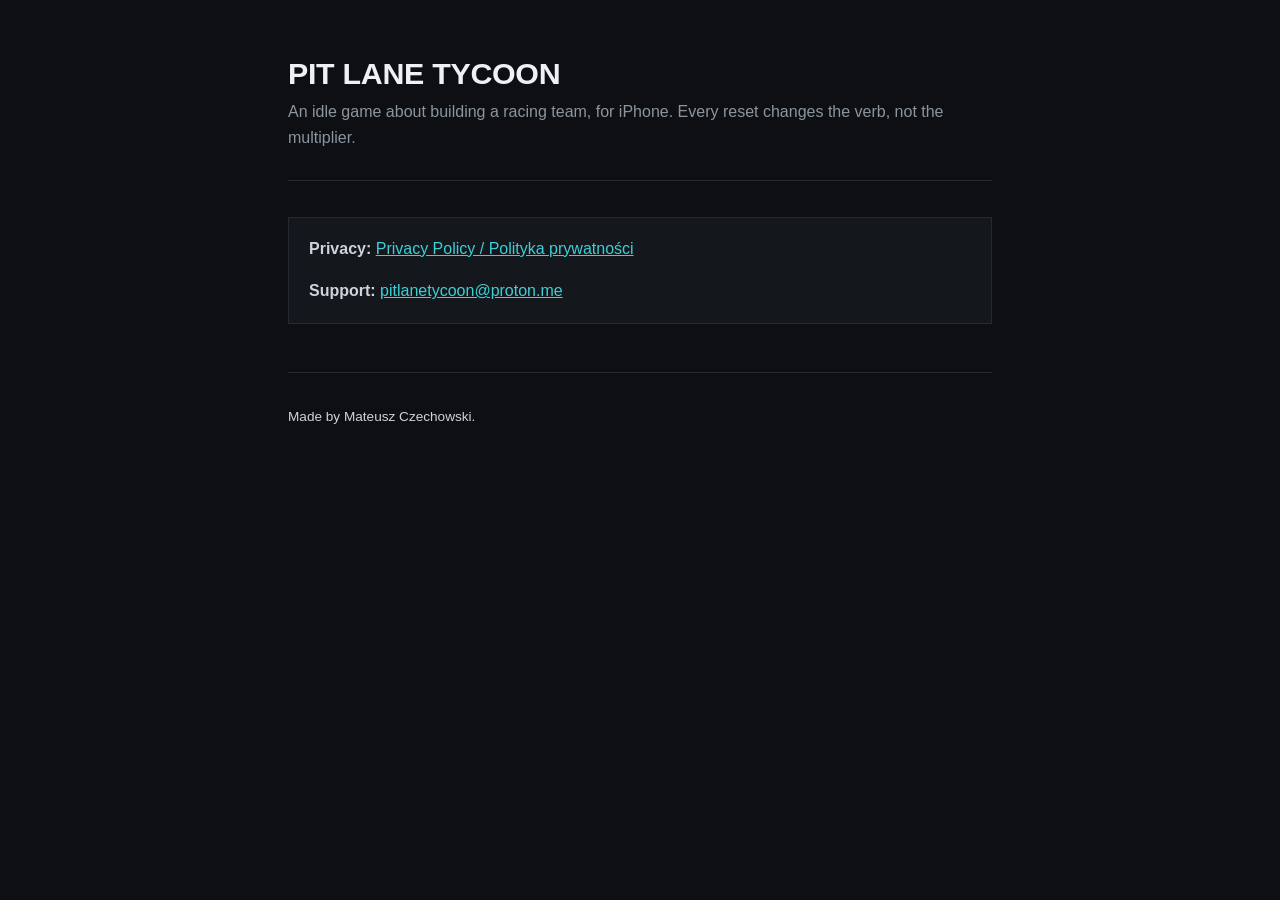
==== index.html @ 60faa6fb "Adres kontaktowy: pitlanetycoon@proton.me" ====
<!doctype html>
<html lang="en">
<head>
<meta charset="utf-8">
<meta name="viewport" content="width=device-width, initial-scale=1">
<title>Mateusz Czechowski — apps</title>
<link rel="stylesheet" href="style.css">
</head>
<body>
<div class="wrap">

<header>
  <h1>Pit Lane Tycoon</h1>
  <p class="lede">An idle game about building a racing team, for iPhone. Every reset changes the verb, not the multiplier.</p>
</header>

<div class="card">
  <p><strong>Privacy:</strong> <a href="privacy.html">Privacy Policy / Polityka prywatności</a></p>
  <p><strong>Support:</strong> <a href="mailto:pitlanetycoon@proton.me">pitlanetycoon@proton.me</a></p>
</div>

<footer>
  <p>Made by Mateusz Czechowski.</p>
</footer>

</div>
</body>
</html>
---- style.css ----
:root {
  --pit: #0d0f12;
  --panel: #14181d;
  --edge: #232a32;
  --chalk: #eef1f4;
  --dim: #8b959f;
  --amber: #e8a33d;
  --cyan: #3ecfd6;
}

* { box-sizing: border-box; }

html { -webkit-text-size-adjust: 100%; }

body {
  margin: 0;
  padding: 0 20px 80px;
  background: var(--pit);
  color: var(--chalk);
  font: 16px/1.65 -apple-system, BlinkMacSystemFont, "Segoe UI", Roboto, Helvetica, Arial, sans-serif;
}

.wrap { max-width: 44rem; margin: 0 auto; }

header {
  padding: 56px 0 28px;
  border-bottom: 1px solid var(--edge);
  margin-bottom: 36px;
}

h1 {
  font-size: 1.9rem;
  line-height: 1.15;
  letter-spacing: -0.01em;
  margin: 0 0 8px;
  text-transform: uppercase;
  font-weight: 800;
  font-stretch: condensed;
}

h2 {
  font-size: 1.15rem;
  margin: 40px 0 10px;
  text-transform: uppercase;
  letter-spacing: 0.04em;
  font-weight: 700;
  color: var(--amber);
}

h3 {
  font-size: 1rem;
  margin: 26px 0 6px;
  font-weight: 700;
}

p, li { color: #cdd4db; }

a { color: var(--cyan); }

.lede { color: var(--dim); margin: 0; }

.meta {
  font-size: 0.85rem;
  color: var(--dim);
  margin-top: 6px;
}

.switch {
  margin: 0 0 8px;
  font-size: 0.85rem;
  letter-spacing: 0.06em;
  text-transform: uppercase;
  color: var(--dim);
}

.switch a { text-decoration: none; }

.card {
  background: var(--panel);
  border: 1px solid var(--edge);
  padding: 18px 20px;
  margin: 28px 0;
}

.card p:first-child { margin-top: 0; }
.card p:last-child { margin-bottom: 0; }

hr {
  border: 0;
  border-top: 1px solid var(--edge);
  margin: 64px 0 0;
}

footer {
  margin-top: 48px;
  padding-top: 20px;
  border-top: 1px solid var(--edge);
  font-size: 0.85rem;
  color: var(--dim);
}

code {
  background: var(--panel);
  border: 1px solid var(--edge);
  padding: 1px 5px;
  font-size: 0.9em;
}
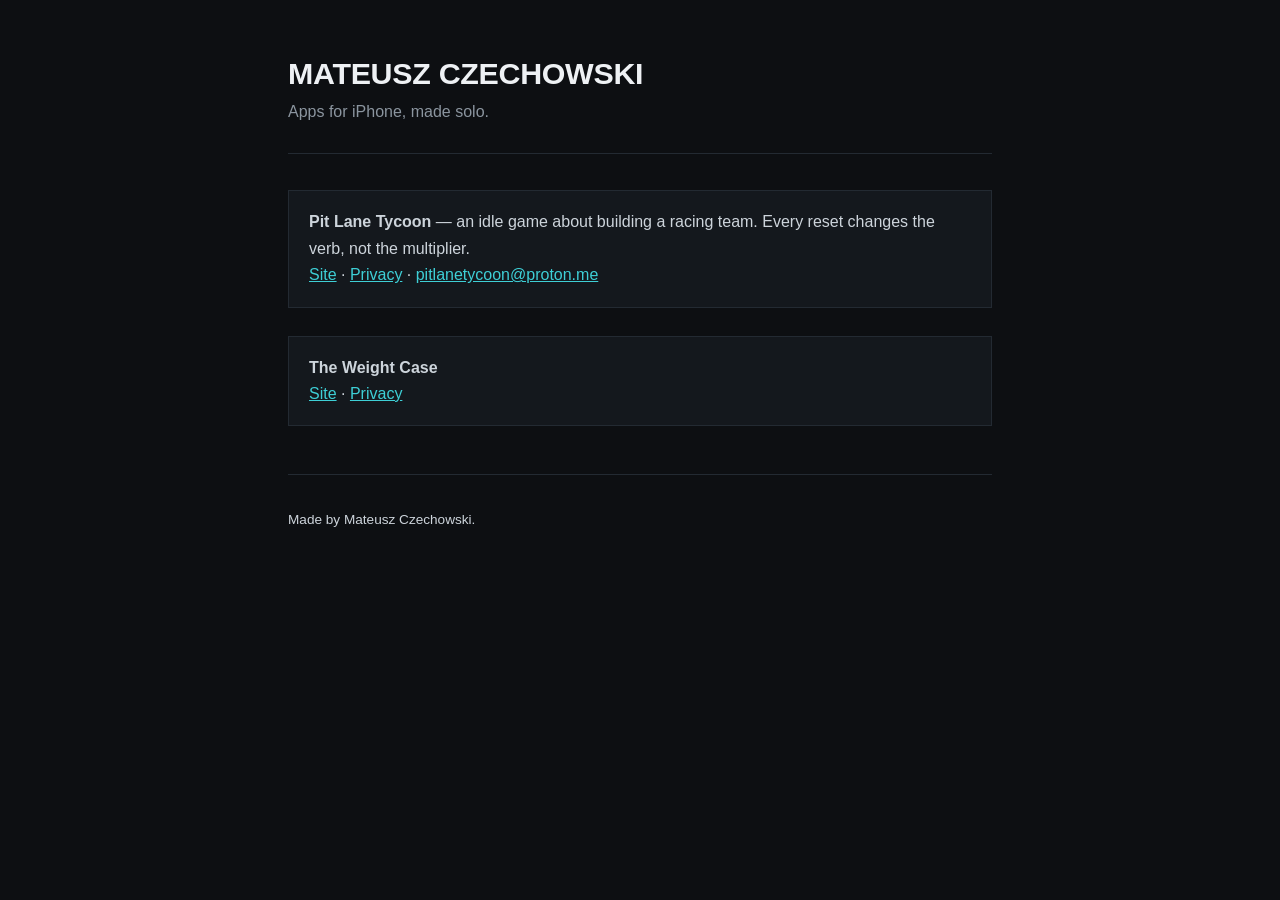
==== commit 639c47c5: "Repo domeny zostaje korzeniem, strony idą do repo apek Polityka i strona Pit Lane Tycoon przeniosły " ====
--- a/index.html
+++ b/index.html
@@ -10,13 +10,18 @@
 <div class="wrap">
 
 <header>
-  <h1>Pit Lane Tycoon</h1>
-  <p class="lede">An idle game about building a racing team, for iPhone. Every reset changes the verb, not the multiplier.</p>
+  <h1>Mateusz Czechowski</h1>
+  <p class="lede">Apps for iPhone, made solo.</p>
 </header>
 
 <div class="card">
-  <p><strong>Privacy:</strong> <a href="privacy.html">Privacy Policy / Polityka prywatności</a></p>
-  <p><strong>Support:</strong> <a href="mailto:pitlanetycoon@proton.me">pitlanetycoon@proton.me</a></p>
+  <p><strong>Pit Lane Tycoon</strong> — an idle game about building a racing team. Every reset changes the verb, not the multiplier.<br>
+  <a href="pitlane-site/">Site</a> · <a href="pitlane-site/privacy.html">Privacy</a> · <a href="mailto:pitlanetycoon@proton.me">pitlanetycoon@proton.me</a></p>
+</div>
+
+<div class="card">
+  <p><strong>The Weight Case</strong><br>
+  <a href="weightfile/">Site</a> · <a href="weightfile/privacy.html">Privacy</a></p>
 </div>
 
 <footer>
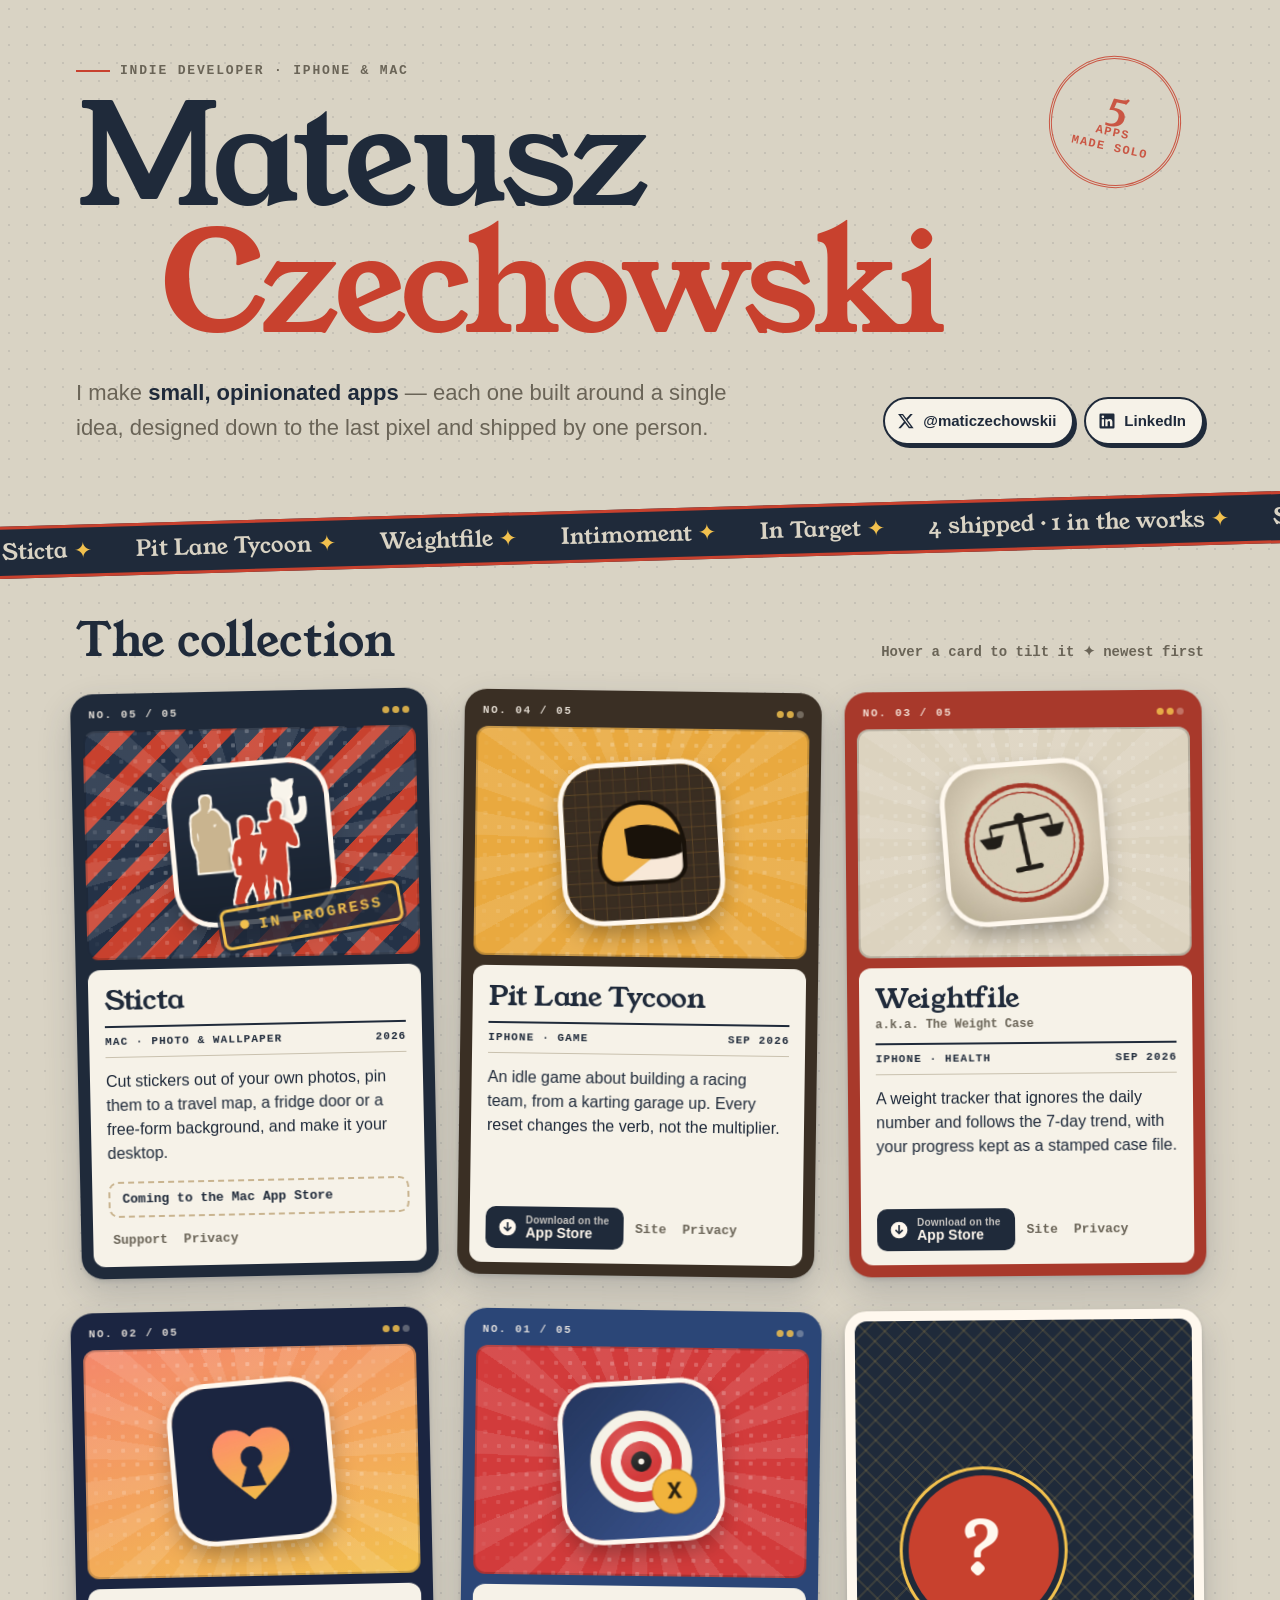
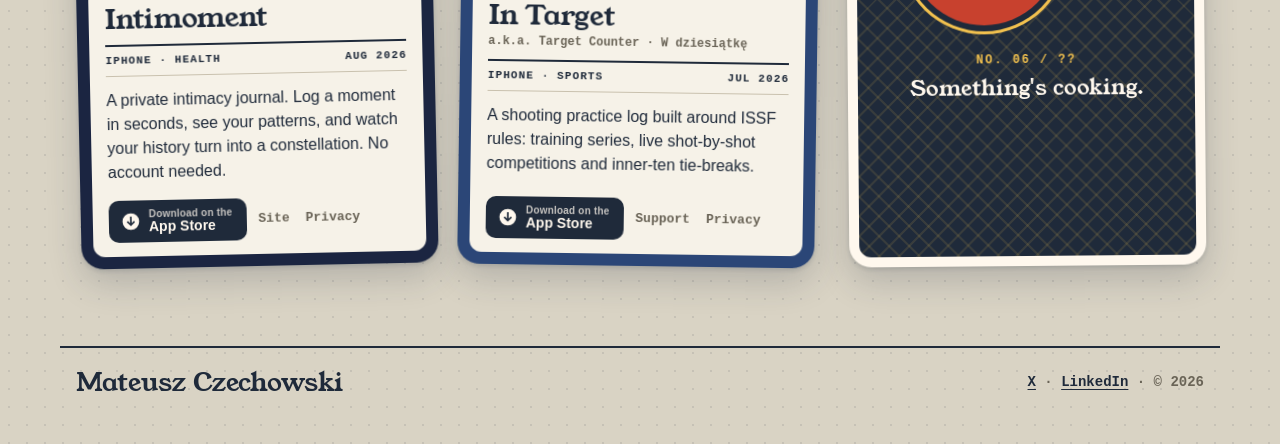
==== commit 32cbbef5: "Portfolio jako talia kart: pięć apek, linki do App Store, X i LinkedIn Dochodzą Intimoment, In Targe" ====
--- a/index.html
+++ b/index.html
@@ -4,30 +4,173 @@
 <meta charset="utf-8">
 <meta name="viewport" content="width=device-width, initial-scale=1">
 <title>Mateusz Czechowski — apps</title>
+<meta name="description" content="Small, opinionated apps for iPhone and Mac, made solo by Mateusz Czechowski: Sticta, Pit Lane Tycoon, Weightfile, Intimoment and In Target.">
+<meta name="theme-color" content="#D9D3C4" media="(prefers-color-scheme: light)">
+<meta name="theme-color" content="#17191D" media="(prefers-color-scheme: dark)">
+<link rel="icon" type="image/png" href="assets/sticta.png">
+<link rel="preload" href="assets/YoungSerif-Regular.ttf" as="font" type="font/ttf" crossorigin>
 <link rel="stylesheet" href="style.css">
 </head>
 <body>
-<div class="wrap">
 
-<header>
-  <h1>Mateusz Czechowski</h1>
-  <p class="lede">Apps for iPhone, made solo.</p>
-</header>
+<svg width="0" height="0" style="position:absolute" aria-hidden="true">
+  <symbol id="i-dl" viewBox="0 0 24 24"><path d="M12 2a10 10 0 1 0 0 20 10 10 0 0 0 0-20Zm0 15.5-5-5 1.4-1.4 2.6 2.6V6h2v7.7l2.6-2.6 1.4 1.4-5 5Z"/></symbol>
+  <symbol id="i-x" viewBox="0 0 24 24"><path d="M17.8 2.5h3.2l-7 8 8.2 11h-6.4l-5-6.6-5.8 6.6H1.8l7.5-8.6L1.4 2.5h6.6l4.5 6 5.3-6Zm-1.1 17.1h1.8L7.1 4.3H5.2l11.5 15.3Z"/></symbol>
+  <symbol id="i-in" viewBox="0 0 24 24"><path d="M20.4 2H3.6A1.6 1.6 0 0 0 2 3.6v16.8A1.6 1.6 0 0 0 3.6 22h16.8a1.6 1.6 0 0 0 1.6-1.6V3.6A1.6 1.6 0 0 0 20.4 2ZM8 19H5V9.5h3V19ZM6.5 8.2a1.7 1.7 0 1 1 0-3.5 1.7 1.7 0 0 1 0 3.5ZM19 19h-3v-4.6c0-1.1 0-2.5-1.5-2.5S12.8 13 12.8 14.3V19h-3V9.5h2.9v1.3a3.2 3.2 0 0 1 2.9-1.6c3.1 0 3.6 2 3.6 4.7V19Z"/></symbol>
+</svg>
 
-<div class="card">
-  <p><strong>Pit Lane Tycoon</strong> — an idle game about building a racing team. Every reset changes the verb, not the multiplier.<br>
-  <a href="pitlane-site/">Site</a> · <a href="pitlane-site/privacy.html">Privacy</a> · <a href="mailto:pitlanetycoon@proton.me">pitlanetycoon@proton.me</a></p>
-</div>
+<main>
+  <div class="wrap">
+    <header class="hero">
+      <div class="kicker">Indie developer · iPhone &amp; Mac</div>
+      <h1>Mateusz<span class="second">Czechowski</span></h1>
+      <div class="seal" aria-hidden="true"><div><b>5</b>apps<br>made solo</div></div>
+      <div class="hero-row">
+        <p class="lede">I make <strong>small, opinionated apps</strong> — each one built around a single idea, designed down to the last pixel and shipped by one person.</p>
+        <nav class="socials" aria-label="Social">
+          <a class="social" href="https://x.com/maticzechowskii" rel="me"><svg><use href="#i-x"/></svg>@maticzechowskii</a>
+          <a class="social" href="https://www.linkedin.com/in/czechowskimateusz" rel="me"><svg><use href="#i-in"/></svg>LinkedIn</a>
+        </nav>
+      </div>
+    </header>
+  </div>
 
-<div class="card">
-  <p><strong>The Weight Case</strong><br>
-  <a href="weightfile/">Site</a> · <a href="weightfile/privacy.html">Privacy</a></p>
-</div>
+  <div class="ticker" aria-hidden="true">
+    <div class="ticker-track">
+      <span>Sticta <i>✦</i></span><span>Pit Lane Tycoon <i>✦</i></span><span>Weightfile <i>✦</i></span><span>Intimoment <i>✦</i></span><span>In Target <i>✦</i></span><span>4 shipped · 1 in the works <i>✦</i></span>
+      <span>Sticta <i>✦</i></span><span>Pit Lane Tycoon <i>✦</i></span><span>Weightfile <i>✦</i></span><span>Intimoment <i>✦</i></span><span>In Target <i>✦</i></span><span>4 shipped · 1 in the works <i>✦</i></span>
+    </div>
+  </div>
+
+  <div class="wrap">
+    <div class="deck-head">
+      <h2>The collection</h2>
+      <p>Hover a card to tilt it ✦ newest first</p>
+    </div>
+
+    <div class="deck">
+
+      <article class="card wip" style="--c-frame:#1F2A3A; --c-art:#C8412E">
+        <div class="card-top"><span>No. 05 / 05</span><span class="rarity" aria-label="Rarity: legendary"><i class="on"></i><i class="on"></i><i class="on"></i></span></div>
+        <div class="art">
+          <img src="assets/sticta.png" alt="Sticta app icon">
+          <span class="stamp">In progress</span>
+        </div>
+        <div class="body">
+          <h3 class="name">Sticta</h3>
+          <div class="type"><span>Mac · Photo &amp; Wallpaper</span><span>2026</span></div>
+          <p class="flavor">Cut stickers out of your own photos, pin them to a travel map, a fridge door or a free-form background, and make it your desktop.</p>
+          <div class="links">
+            <span class="soon">Coming to the Mac App Store</span>
+            <a class="minor" href="sticta-support/">Support</a>
+            <a class="minor" href="sticta-support/privacy.html">Privacy</a>
+          </div>
+        </div>
+      </article>
+
+      <article class="card" style="--c-frame:#3A2F24; --c-art:#E9A93F">
+        <div class="card-top"><span>No. 04 / 05</span><span class="rarity" aria-label="Rarity: rare"><i class="on"></i><i class="on"></i><i></i></span></div>
+        <div class="art"><img src="assets/pitlane.jpg" alt="Pit Lane Tycoon app icon"></div>
+        <div class="body">
+          <h3 class="name">Pit Lane Tycoon</h3>
+          <div class="type"><span>iPhone · Game</span><span>Sep 2026</span></div>
+          <p class="flavor">An idle game about building a racing team, from a karting garage up. Every reset changes the verb, not the multiplier.</p>
+          <div class="links">
+            <a class="store" href="https://apps.apple.com/app/id6809684606"><svg><use href="#i-dl"/></svg><span><small>Download on the</small>App Store</span></a>
+            <a class="minor" href="pitlane-site/">Site</a>
+            <a class="minor" href="pitlane-site/privacy.html">Privacy</a>
+          </div>
+        </div>
+      </article>
+
+      <article class="card" style="--c-frame:#A8392B; --c-art:#DCD3BF">
+        <div class="card-top"><span>No. 03 / 05</span><span class="rarity" aria-label="Rarity: rare"><i class="on"></i><i class="on"></i><i></i></span></div>
+        <div class="art"><img src="assets/weightfile.jpg" alt="Weightfile app icon"></div>
+        <div class="body">
+          <h3 class="name">Weightfile</h3>
+          <div class="aka">a.k.a. The Weight Case</div>
+          <div class="type"><span>iPhone · Health</span><span>Sep 2026</span></div>
+          <p class="flavor">A weight tracker that ignores the daily number and follows the 7-day trend, with your progress kept as a stamped case file.</p>
+          <div class="links">
+            <a class="store" href="https://apps.apple.com/app/id6804665579"><svg><use href="#i-dl"/></svg><span><small>Download on the</small>App Store</span></a>
+            <a class="minor" href="weightfile/">Site</a>
+            <a class="minor" href="weightfile/privacy.html">Privacy</a>
+          </div>
+        </div>
+      </article>
+
+      <article class="card" style="--c-frame:#1B2541; --c-art:linear-gradient(160deg,#F4876B,#F2C14E)">
+        <div class="card-top"><span>No. 02 / 05</span><span class="rarity" aria-label="Rarity: rare"><i class="on"></i><i class="on"></i><i></i></span></div>
+        <div class="art"><img src="assets/intimoment.jpg" alt="Intimoment app icon"></div>
+        <div class="body">
+          <h3 class="name">Intimoment</h3>
+          <div class="type"><span>iPhone · Health</span><span>Aug 2026</span></div>
+          <p class="flavor">A private intimacy journal. Log a moment in seconds, see your patterns, and watch your history turn into a constellation. No account needed.</p>
+          <div class="links">
+            <a class="store" href="https://apps.apple.com/app/id6791951040"><svg><use href="#i-dl"/></svg><span><small>Download on the</small>App Store</span></a>
+            <a class="minor" href="https://intimoment.com">Site</a>
+            <a class="minor" href="https://intimoment.com/privacy/">Privacy</a>
+          </div>
+        </div>
+      </article>
+
+      <article class="card" style="--c-frame:#2B4677; --c-art:#D23B3B">
+        <div class="card-top"><span>No. 01 / 05</span><span class="rarity" aria-label="Rarity: rare"><i class="on"></i><i class="on"></i><i></i></span></div>
+        <div class="art"><img src="assets/intarget.jpg" alt="In Target app icon"></div>
+        <div class="body">
+          <h3 class="name">In Target</h3>
+          <div class="aka">a.k.a. Target Counter · W dziesiątkę</div>
+          <div class="type"><span>iPhone · Sports</span><span>Jul 2026</span></div>
+          <p class="flavor">A shooting practice log built around ISSF rules: training series, live shot-by-shot competitions and inner-ten tie-breaks.</p>
+          <div class="links">
+            <a class="store" href="https://apps.apple.com/app/id6794721749"><svg><use href="#i-dl"/></svg><span><small>Download on the</small>App Store</span></a>
+            <a class="minor" href="targetcounter-privacy/support.html">Support</a>
+            <a class="minor" href="targetcounter-privacy/">Privacy</a>
+          </div>
+        </div>
+      </article>
+
+      <article class="card back" aria-label="Next app, not announced yet">
+        <div>
+          <div class="back-medallion" aria-hidden="true">?</div>
+          <div class="back-label">No. 06 / ??</div>
+          <div class="back-note">Something's cooking.</div>
+        </div>
+      </article>
+
+    </div>
+  </div>
+</main>
 
 <footer>
-  <p>Made by Mateusz Czechowski.</p>
+  <div class="wrap foot">
+    <span class="sig">Mateusz Czechowski</span>
+    <span><a href="https://x.com/maticzechowskii" rel="me">X</a> · <a href="https://www.linkedin.com/in/czechowskimateusz" rel="me">LinkedIn</a> · © 2026</span>
+  </div>
 </footer>
 
-</div>
+<script>
+  // Tilt + holographic foil that follows the pointer. Mouse/pen only, and
+  // off entirely for people who asked for less motion.
+  if (!matchMedia('(prefers-reduced-motion: reduce)').matches) {
+    document.querySelectorAll('.card').forEach(function (card) {
+      card.addEventListener('pointermove', function (e) {
+        if (e.pointerType === 'touch') return;
+        var r = card.getBoundingClientRect();
+        var x = (e.clientX - r.left) / r.width, y = (e.clientY - r.top) / r.height;
+        card.classList.add('is-live');
+        card.style.setProperty('--ry', ((x - .5) * 16).toFixed(2) + 'deg');
+        card.style.setProperty('--rx', ((.5 - y) * 16).toFixed(2) + 'deg');
+        card.style.setProperty('--mx', (x * 100).toFixed(1) + '%');
+        card.style.setProperty('--my', (y * 100).toFixed(1) + '%');
+        card.style.setProperty('--holo', '1');
+      });
+      card.addEventListener('pointerleave', function () {
+        card.classList.remove('is-live');
+        ['--rx', '--ry', '--mx', '--my', '--holo'].forEach(function (p) { card.style.removeProperty(p); });
+      });
+    });
+  }
+</script>
 </body>
 </html>
--- a/style.css
+++ b/style.css
@@ -1,107 +1,300 @@
+@font-face {
+  font-family: "Young Serif";
+  src: url("assets/YoungSerif-Regular.ttf") format("truetype");
+  font-display: swap;
+}
+
+/* The desk the cards are dealt on — Sticta's Atlas palette. */
 :root {
-  --pit: #0d0f12;
-  --panel: #14181d;
-  --edge: #232a32;
-  --chalk: #eef1f4;
-  --dim: #8b959f;
-  --amber: #e8a33d;
-  --cyan: #3ecfd6;
+  --desk: #D9D3C4;
+  --ink: #1F2A3A;
+  --mute: #6A6457;
+  --line: #C9C1AE;
+  --paper: #F6F2E8;
+  --accent: #C8412E;
+  --accent-ink: #FFF8EE;
+  --gold: #F2C14E;
+  --dots: rgba(31, 42, 58, .10);
+  --shadow: 0 2px 4px rgba(31, 42, 58, .14), 0 14px 34px rgba(31, 42, 58, .20);
+  --shadow-lift: 0 4px 8px rgba(31, 42, 58, .16), 0 30px 60px rgba(31, 42, 58, .30);
+
+  --display: "Young Serif", Georgia, serif;
+  --body: ui-rounded, "SF Pro Rounded", -apple-system, BlinkMacSystemFont, "Segoe UI", sans-serif;
+  --mono: ui-monospace, "SF Mono", SFMono-Regular, Menlo, monospace;
+}
+@media (prefers-color-scheme: dark) {
+  :root {
+    --desk: #17191D;
+    --ink: #EFE7D6;
+    --mute: #A79D8A;
+    --line: #383A40;
+    --paper: #2A2C31;
+    --accent: #E8604A;
+    --accent-ink: #1B1110;
+    --dots: rgba(239, 231, 214, .06);
+    --shadow: 0 2px 4px rgba(0, 0, 0, .45), 0 14px 34px rgba(0, 0, 0, .45);
+    --shadow-lift: 0 4px 8px rgba(0, 0, 0, .5), 0 30px 60px rgba(0, 0, 0, .6);
+  }
 }
 
 * { box-sizing: border-box; }
-
 html { -webkit-text-size-adjust: 100%; }
-
 body {
   margin: 0;
-  padding: 0 20px 80px;
-  background: var(--pit);
-  color: var(--chalk);
-  font: 16px/1.65 -apple-system, BlinkMacSystemFont, "Segoe UI", Roboto, Helvetica, Arial, sans-serif;
-}
-
-.wrap { max-width: 44rem; margin: 0 auto; }
-
-header {
-  padding: 56px 0 28px;
-  border-bottom: 1px solid var(--edge);
-  margin-bottom: 36px;
-}
-
-h1 {
-  font-size: 1.9rem;
-  line-height: 1.15;
-  letter-spacing: -0.01em;
-  margin: 0 0 8px;
-  text-transform: uppercase;
-  font-weight: 800;
-  font-stretch: condensed;
-}
-
-h2 {
-  font-size: 1.15rem;
-  margin: 40px 0 10px;
-  text-transform: uppercase;
-  letter-spacing: 0.04em;
-  font-weight: 700;
-  color: var(--amber);
-}
-
-h3 {
-  font-size: 1rem;
-  margin: 26px 0 6px;
-  font-weight: 700;
-}
-
-p, li { color: #cdd4db; }
-
-a { color: var(--cyan); }
-
-.lede { color: var(--dim); margin: 0; }
-
-.meta {
-  font-size: 0.85rem;
-  color: var(--dim);
-  margin-top: 6px;
-}
-
-.switch {
-  margin: 0 0 8px;
-  font-size: 0.85rem;
-  letter-spacing: 0.06em;
-  text-transform: uppercase;
-  color: var(--dim);
-}
-
-.switch a { text-decoration: none; }
+  color: var(--ink);
+  font: 17px/1.55 var(--body);
+  background-color: var(--desk);
+  background-image: radial-gradient(var(--dots) 1.2px, transparent 1.4px);
+  background-size: 18px 18px;
+  overflow-x: hidden;
+}
+a { color: var(--accent); text-underline-offset: 3px; }
+main { overflow-x: clip; padding-bottom: 8px; }
+.wrap { max-width: 1160px; margin: 0 auto; padding: 0 16px; }
+
+/* ---------- hero ---------- */
+.hero { padding: 64px 0 40px; position: relative; }
+.kicker {
+  font: 700 13px/1 var(--mono); letter-spacing: .14em; text-transform: uppercase; color: var(--mute);
+  display: flex; align-items: center; gap: 10px;
+}
+.kicker::before { content: ""; width: 34px; height: 2px; background: var(--accent); }
+.hero h1 {
+  font-family: var(--display); font-weight: 400;
+  font-size: clamp(52px, 11vw, 148px); line-height: .9; letter-spacing: -.03em;
+  margin: 18px 0 0;
+}
+.hero h1 .second { display: block; padding-left: .6em; color: var(--accent); }
+.hero-row { display: flex; flex-wrap: wrap; gap: 24px 40px; align-items: flex-end; justify-content: space-between; margin-top: 28px; }
+.lede { font-size: clamp(18px, 2.2vw, 22px); max-width: 30em; margin: 0; color: var(--mute); }
+.lede strong { color: var(--ink); font-weight: 700; }
+
+.socials { display: flex; gap: 10px; flex-wrap: wrap; }
+.social {
+  display: inline-flex; align-items: center; gap: 8px;
+  padding: 10px 16px 10px 12px; border-radius: 999px;
+  background: var(--paper); color: var(--ink); text-decoration: none; font-weight: 700; font-size: 15px;
+  border: 2px solid var(--ink);
+  box-shadow: 3px 3px 0 var(--ink);
+  transition: transform .15s, box-shadow .15s;
+}
+.social:hover { transform: translate(-2px, -2px); box-shadow: 5px 5px 0 var(--ink); }
+.social:active { transform: translate(2px, 2px); box-shadow: 1px 1px 0 var(--ink); }
+.social svg { width: 18px; height: 18px; fill: currentColor; }
+
+/* the stamp next to the name */
+.seal {
+  position: absolute; right: 2%; top: 56px;
+  width: 132px; height: 132px; border-radius: 50%;
+  display: grid; place-items: center; text-align: center;
+  border: 3px double var(--accent); color: var(--accent);
+  font: 700 12px/1.25 var(--mono); letter-spacing: .12em; text-transform: uppercase;
+  transform: rotate(12deg);
+  opacity: .85;
+}
+.seal b { display: block; font: 400 38px/1 var(--display); letter-spacing: 0; }
+
+/* ---------- ticker ---------- */
+.ticker {
+  margin: 24px -20px 8px; transform: rotate(-1.6deg);
+  background: var(--ink); color: var(--desk);
+  overflow: hidden; white-space: nowrap;
+  border-top: 3px solid var(--accent); border-bottom: 3px solid var(--accent);
+}
+.ticker-track { display: inline-flex; padding: 12px 0; font: 400 22px/1 var(--display); }
+.ticker-track span { padding: 0 22px; }
+.ticker-track i { font-style: normal; color: var(--gold); }
+
+/* ---------- cards ---------- */
+.deck-head { display: flex; align-items: baseline; justify-content: space-between; gap: 16px; margin: 56px 0 26px; flex-wrap: wrap; }
+.deck-head h2 { font: 400 clamp(30px, 4.4vw, 46px)/1.05 var(--display); margin: 0; }
+.deck-head p { margin: 0; font: 600 14px/1.4 var(--mono); color: var(--mute); }
+
+.deck {
+  display: grid; grid-template-columns: repeat(3, 1fr); gap: 34px 28px;
+  perspective: 1200px;
+}
 
 .card {
-  background: var(--panel);
-  border: 1px solid var(--edge);
-  padding: 18px 20px;
-  margin: 28px 0;
-}
-
-.card p:first-child { margin-top: 0; }
-.card p:last-child { margin-bottom: 0; }
-
-hr {
-  border: 0;
-  border-top: 1px solid var(--edge);
-  margin: 64px 0 0;
-}
-
-footer {
-  margin-top: 48px;
-  padding-top: 20px;
-  border-top: 1px solid var(--edge);
-  font-size: 0.85rem;
-  color: var(--dim);
-}
-
-code {
-  background: var(--panel);
-  border: 1px solid var(--edge);
-  padding: 1px 5px;
-  font-size: 0.9em;
-}
+  --rx: 0deg; --ry: 0deg; --mx: 50%; --my: 50%; --holo: 0;
+  position: relative;
+  border-radius: 22px;
+  padding: 12px;
+  background: var(--c-frame);
+  color: var(--c-frame-ink, #FFF8EE);
+  box-shadow: var(--shadow);
+  transform: rotateX(var(--rx)) rotateY(var(--ry)) rotate(var(--tilt, 0deg));
+  transform-style: preserve-3d;
+  transition: transform .5s cubic-bezier(.2, .9, .3, 1.2), box-shadow .3s;
+  display: flex; flex-direction: column;
+  isolation: isolate;
+}
+.card:nth-child(3n+1) { --tilt: -1.2deg; }
+.card:nth-child(3n+2) { --tilt: .8deg; }
+.card:nth-child(3n+3) { --tilt: -.5deg; }
+.card.is-live { transition: transform .08s linear, box-shadow .3s; }
+.card:hover { box-shadow: var(--shadow-lift); --tilt: 0deg; }
+
+/* holographic foil following the pointer */
+.card::after {
+  content: ""; position: absolute; inset: 0; border-radius: inherit; pointer-events: none; z-index: 3;
+  background:
+    radial-gradient(circle at var(--mx) var(--my), rgba(255,255,255,.55), transparent 42%),
+    linear-gradient(115deg, transparent 20%, rgba(255, 90, 120, .35) 36%, rgba(255, 220, 90, .35) 46%, rgba(90, 230, 200, .35) 56%, rgba(120, 140, 255, .35) 66%, transparent 80%);
+  background-size: 100% 100%, 250% 250%;
+  background-position: center, var(--mx) var(--my);
+  mix-blend-mode: overlay;
+  opacity: var(--holo);
+  transition: opacity .3s;
+}
+
+.card-top {
+  display: flex; justify-content: space-between; align-items: center;
+  font: 700 11px/1 var(--mono); letter-spacing: .14em; text-transform: uppercase;
+  padding: 4px 6px 10px; opacity: .85;
+}
+.rarity { display: inline-flex; gap: 3px; }
+.rarity i { width: 7px; height: 7px; border-radius: 50%; background: currentColor; opacity: .35; }
+.rarity i.on { opacity: 1; background: var(--gold); }
+
+.art {
+  position: relative; aspect-ratio: 16 / 11; border-radius: 12px; overflow: hidden;
+  background: var(--c-art);
+  display: grid; place-items: center;
+  box-shadow: inset 0 0 0 2px rgba(0,0,0,.18);
+}
+.art::before { /* halftone burst */
+  content: ""; position: absolute; inset: -20%;
+  background: radial-gradient(rgba(255,255,255,.28) 2px, transparent 2.5px) 0 0 / 14px 14px;
+  -webkit-mask: radial-gradient(circle at 50% 50%, #000 0 30%, transparent 70%);
+          mask: radial-gradient(circle at 50% 50%, #000 0 30%, transparent 70%);
+}
+.art::after { /* sunburst rays */
+  content: ""; position: absolute; inset: -50%;
+  background: repeating-conic-gradient(from 0deg, rgba(255,255,255,.10) 0 8deg, transparent 8deg 16deg);
+  animation: spin 60s linear infinite;
+}
+.art img {
+  position: relative; z-index: 1;
+  width: 46%; aspect-ratio: 1; border-radius: 23%;
+  box-shadow: 0 0 0 5px #FFF8EE, 0 12px 24px rgba(0,0,0,.35);
+  transform: translateZ(40px) rotate(-4deg);
+  transition: transform .4s cubic-bezier(.3, 1.4, .5, 1);
+}
+.card:hover .art img { transform: translateZ(40px) rotate(0deg) scale(1.06); }
+
+.body {
+  background: var(--paper-card, #F6F2E8); color: #1F2A3A;
+  border-radius: 12px; margin-top: 10px; padding: 16px 16px 14px;
+  flex: 1; display: flex; flex-direction: column;
+}
+.name { font: 400 28px/1.05 var(--display); margin: 0; letter-spacing: -.01em; }
+.aka { font: 600 12px/1.3 var(--mono); color: #6A6457; margin-top: 4px; }
+.type {
+  display: flex; justify-content: space-between; gap: 8px;
+  font: 700 11px/1 var(--mono); letter-spacing: .1em; text-transform: uppercase;
+  padding: 9px 0; margin: 10px 0 12px;
+  border-top: 2px solid #1F2A3A; border-bottom: 1px solid #C9C1AE;
+}
+.flavor { margin: 0 0 16px; font-size: 16px; line-height: 1.5; }
+.links { margin-top: auto; display: flex; flex-wrap: wrap; gap: 8px; align-items: center; }
+.store {
+  display: inline-flex; align-items: center; gap: 8px;
+  background: #1F2A3A; color: #FFF8EE; text-decoration: none;
+  padding: 8px 14px 8px 12px; border-radius: 10px; font-weight: 700; font-size: 14px; line-height: 1.1;
+  transition: background .15s, transform .15s;
+}
+.store small { display: block; font-size: 10px; font-weight: 600; opacity: .75; letter-spacing: .02em; }
+.store svg { width: 20px; height: 20px; fill: currentColor; flex: none; }
+.store:hover { background: #C8412E; transform: translateY(-1px); }
+.minor { font: 700 13px/1 var(--mono); color: #6A6457; text-decoration: none; padding: 6px 4px; }
+.minor:hover { color: #C8412E; text-decoration: underline; }
+
+/* the unfinished card */
+.card.wip .art { background: repeating-linear-gradient(-45deg, var(--c-art) 0 18px, #243247 18px 36px); }
+.stamp {
+  position: absolute; z-index: 4; right: 5%; bottom: 9%;
+  transform: rotate(-9deg) translateZ(60px);
+  font: 700 15px/1 var(--mono); letter-spacing: .16em; text-transform: uppercase;
+  color: #F2C14E; padding: 10px 16px;
+  border: 3px solid #F2C14E; border-radius: 8px;
+  background: rgba(31, 42, 58, .78);
+  box-shadow: 0 0 0 3px rgba(31,42,58,.78);
+  white-space: nowrap;
+}
+.stamp::before {
+  content: ""; display: inline-block; width: 9px; height: 9px; border-radius: 50%;
+  background: #F2C14E; margin-right: 10px; vertical-align: 2px;
+}
+.soon { flex-basis: 100%; font: 700 13px/1.3 var(--mono); color: #1F2A3A; padding: 8px 12px; border: 2px dashed #C9B48F; border-radius: 10px; margin-bottom: 2px; }
+
+/* card back: the next one, face down */
+.card.back {
+  --c-frame: #1F2A3A;
+  background:
+    radial-gradient(circle at 50% 50%, transparent 0 34%, rgba(0,0,0,.0) 34%),
+    repeating-linear-gradient(45deg, rgba(242,193,78,.12) 0 2px, transparent 2px 14px),
+    repeating-linear-gradient(-45deg, rgba(242,193,78,.12) 0 2px, transparent 2px 14px),
+    #1F2A3A;
+  min-height: 420px; align-items: center; justify-content: center; text-align: center;
+  border: 10px solid #FFF8EE; padding: 24px;
+  cursor: default;
+}
+.back-medallion {
+  width: 150px; height: 150px; border-radius: 50%;
+  display: grid; place-items: center;
+  background: #C8412E; color: #FFF8EE;
+  box-shadow: 0 0 0 6px #1F2A3A, 0 0 0 9px #F2C14E;
+  font: 400 72px/1 var(--display);
+  transform: translateZ(40px);
+}
+.back-label { margin-top: 26px; font: 700 12px/1.5 var(--mono); letter-spacing: .16em; text-transform: uppercase; color: #F2C14E; }
+.back-note { margin-top: 6px; font: 400 22px/1.2 var(--display); color: #FFF8EE; }
+@media (prefers-reduced-motion: no-preference) {
+  .back-medallion { animation: wobble 5s ease-in-out infinite; }
+  @keyframes wobble { 0%, 100% { rotate: -6deg; } 50% { rotate: 6deg; } }
+}
+
+/* ---------- footer ---------- */
+footer { padding: 72px 0 48px; }
+.foot {
+  border-top: 2px solid var(--ink); padding-top: 22px;
+  display: flex; flex-wrap: wrap; gap: 16px 32px; justify-content: space-between; align-items: center;
+  font: 600 14px/1.4 var(--mono); color: var(--mute);
+}
+.foot a { color: var(--ink); }
+.foot .sig { font: 400 26px/1 var(--display); color: var(--ink); }
+
+/* ---------- motion ---------- */
+@keyframes spin { to { rotate: 360deg; } }
+@keyframes ticker { to { transform: translateX(-50%); } }
+@keyframes deal {
+  from { opacity: 0; transform: translateY(60px) rotate(8deg) scale(.94); }
+}
+@media (prefers-reduced-motion: no-preference) {
+  .ticker-track { animation: ticker 36s linear infinite; }
+  .deck .card { animation: deal .7s cubic-bezier(.2, .9, .3, 1.15) backwards; }
+  .deck .card:nth-child(2) { animation-delay: .08s; }
+  .deck .card:nth-child(3) { animation-delay: .16s; }
+  .deck .card:nth-child(4) { animation-delay: .24s; }
+  .deck .card:nth-child(5) { animation-delay: .32s; }
+  .deck .card:nth-child(6) { animation-delay: .40s; }
+  .stamp { animation: pulse 2.4s ease-in-out infinite; }
+  @keyframes pulse { 50% { box-shadow: 0 0 0 3px rgba(31,42,58,.78), 0 0 22px 4px rgba(242,193,78,.45); } }
+}
+@media (prefers-reduced-motion: reduce) {
+  .art::after { animation: none; }
+}
+
+/* ---------- responsive ---------- */
+@media (max-width: 980px) {
+  .deck { grid-template-columns: repeat(2, 1fr); }
+  .seal { display: none; }
+}
+@media (max-width: 640px) {
+  .hero { padding-top: 40px; }
+  .hero h1 .second { padding-left: .3em; }
+  .deck { grid-template-columns: 1fr; gap: 28px; }
+  .ticker-track { font-size: 18px; }
+  .card:nth-child(n) { --tilt: 0deg; }
+}
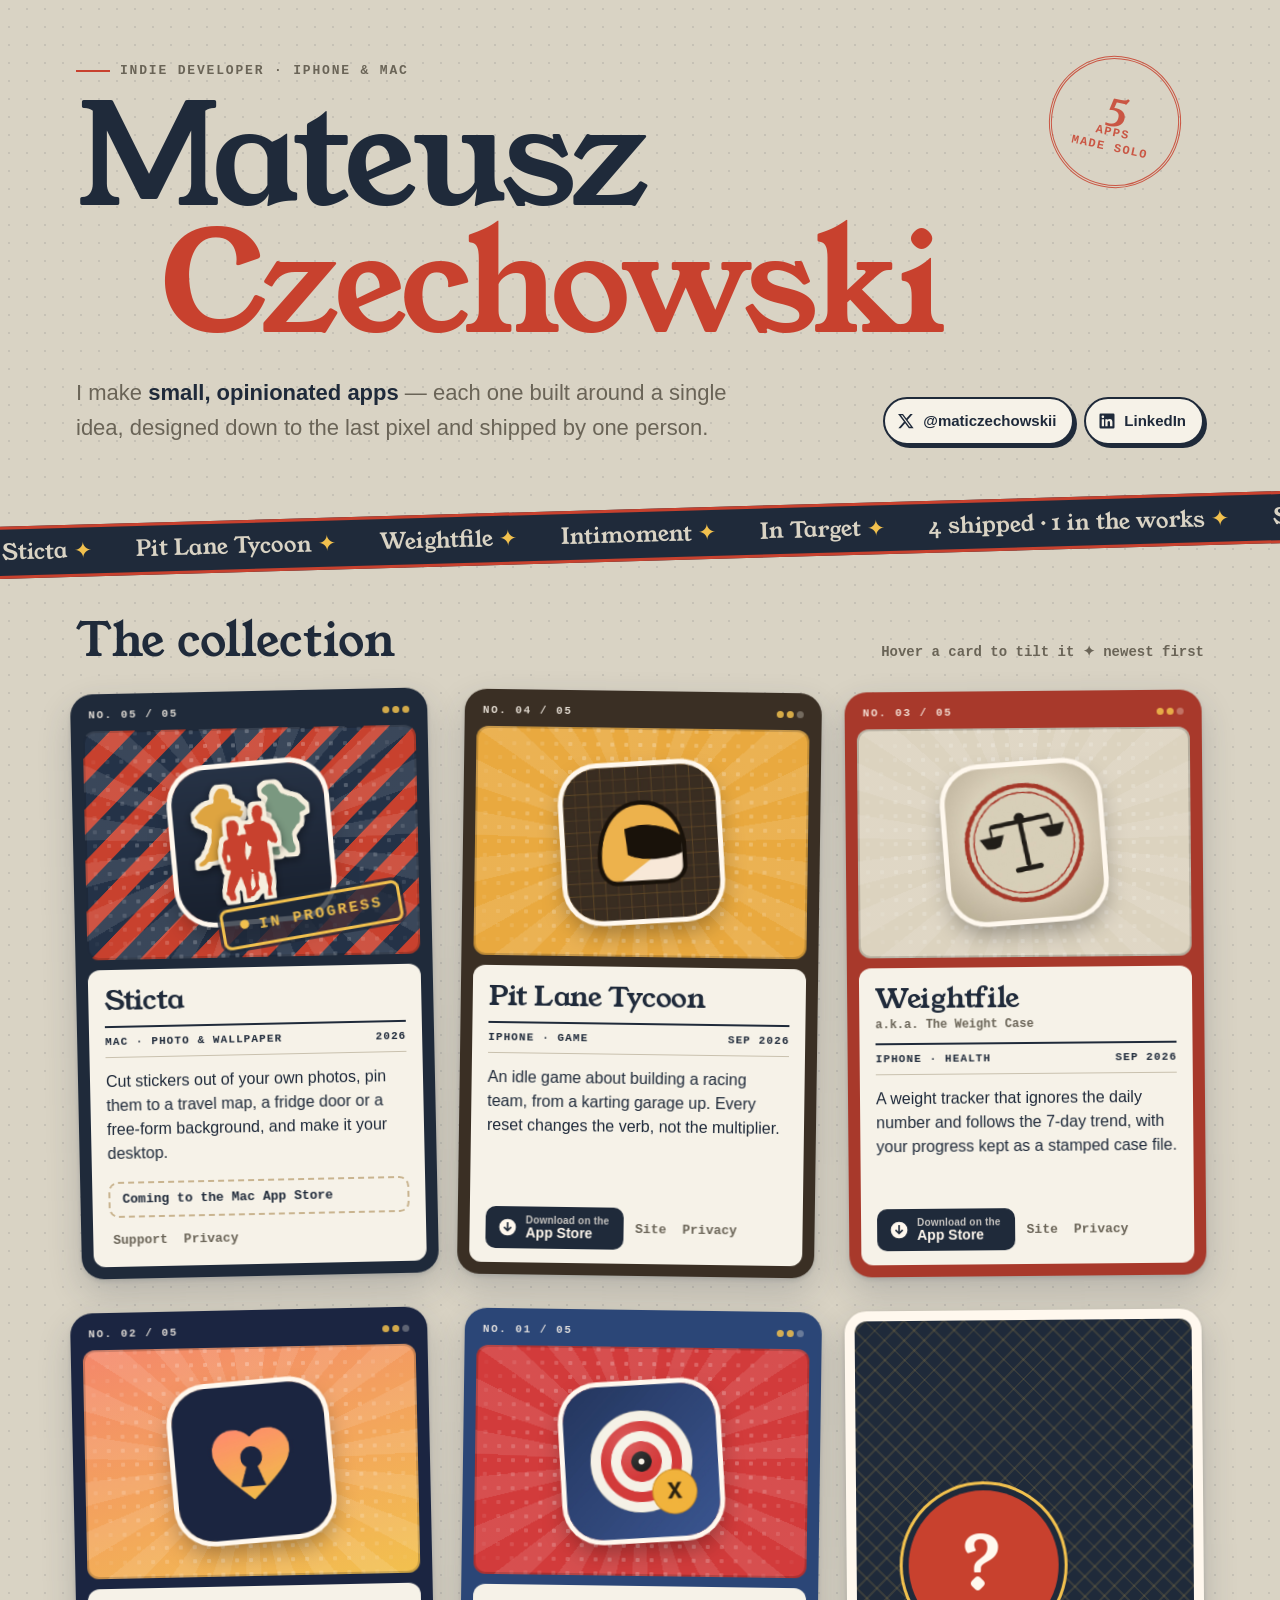
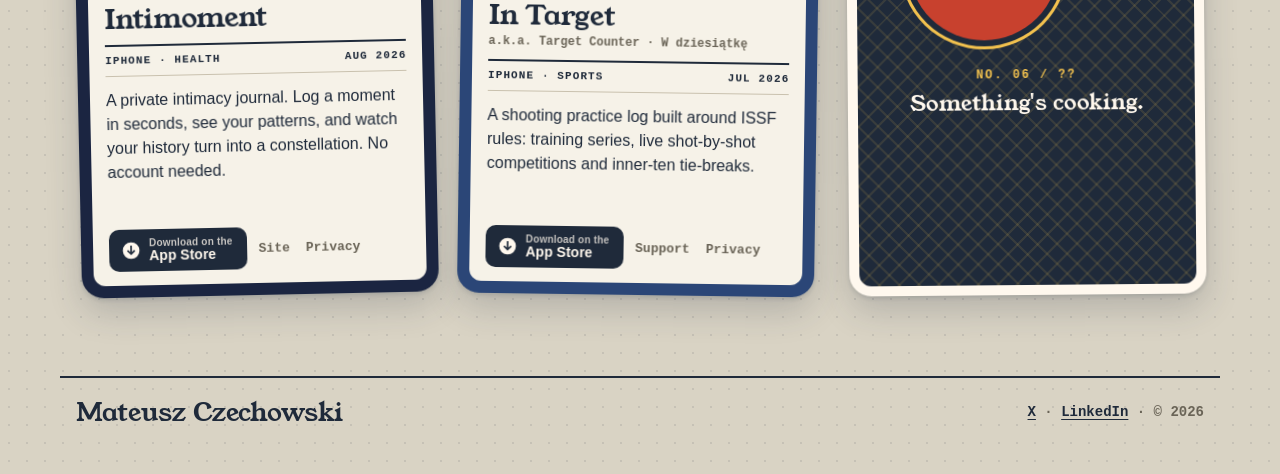
==== commit a832ee82: "Link Sticta's support and privacy pages at sticta.app Co-Authored-By: Claude Opus 5.5 <noreply@anthr" ====
--- a/index.html
+++ b/index.html
@@ -50,93 +50,105 @@
 
     <div class="deck">
 
+      <div class="slot">
       <article class="card wip" style="--c-frame:#1F2A3A; --c-art:#C8412E">
-        <div class="card-top"><span>No. 05 / 05</span><span class="rarity" aria-label="Rarity: legendary"><i class="on"></i><i class="on"></i><i class="on"></i></span></div>
-        <div class="art">
-          <img src="assets/sticta.png" alt="Sticta app icon">
-          <span class="stamp">In progress</span>
-        </div>
-        <div class="body">
-          <h3 class="name">Sticta</h3>
-          <div class="type"><span>Mac · Photo &amp; Wallpaper</span><span>2026</span></div>
-          <p class="flavor">Cut stickers out of your own photos, pin them to a travel map, a fridge door or a free-form background, and make it your desktop.</p>
-          <div class="links">
-            <span class="soon">Coming to the Mac App Store</span>
-            <a class="minor" href="sticta-support/">Support</a>
-            <a class="minor" href="sticta-support/privacy.html">Privacy</a>
-          </div>
-        </div>
-      </article>
-
+          <div class="card-top"><span>No. 05 / 05</span><span class="rarity" aria-label="Rarity: legendary"><i class="on"></i><i class="on"></i><i class="on"></i></span></div>
+          <div class="art">
+            <img src="assets/sticta.png" alt="Sticta app icon">
+            <span class="stamp">In progress</span>
+          </div>
+          <div class="body">
+            <h3 class="name">Sticta</h3>
+            <div class="type"><span>Mac · Photo &amp; Wallpaper</span><span>2026</span></div>
+            <p class="flavor">Cut stickers out of your own photos, pin them to a travel map, a fridge door or a free-form background, and make it your desktop.</p>
+            <div class="links">
+              <span class="soon">Coming to the Mac App Store</span>
+              <a class="minor" href="https://sticta.app/">Support</a>
+              <a class="minor" href="https://sticta.app/privacy">Privacy</a>
+            </div>
+          </div>
+        </article>
+      </div>
+
+      <div class="slot">
       <article class="card" style="--c-frame:#3A2F24; --c-art:#E9A93F">
-        <div class="card-top"><span>No. 04 / 05</span><span class="rarity" aria-label="Rarity: rare"><i class="on"></i><i class="on"></i><i></i></span></div>
-        <div class="art"><img src="assets/pitlane.jpg" alt="Pit Lane Tycoon app icon"></div>
-        <div class="body">
-          <h3 class="name">Pit Lane Tycoon</h3>
-          <div class="type"><span>iPhone · Game</span><span>Sep 2026</span></div>
-          <p class="flavor">An idle game about building a racing team, from a karting garage up. Every reset changes the verb, not the multiplier.</p>
-          <div class="links">
-            <a class="store" href="https://apps.apple.com/app/id6809684606"><svg><use href="#i-dl"/></svg><span><small>Download on the</small>App Store</span></a>
-            <a class="minor" href="pitlane-site/">Site</a>
-            <a class="minor" href="pitlane-site/privacy.html">Privacy</a>
-          </div>
-        </div>
-      </article>
-
+          <div class="card-top"><span>No. 04 / 05</span><span class="rarity" aria-label="Rarity: rare"><i class="on"></i><i class="on"></i><i></i></span></div>
+          <div class="art"><img src="assets/pitlane.jpg" alt="Pit Lane Tycoon app icon"></div>
+          <div class="body">
+            <h3 class="name">Pit Lane Tycoon</h3>
+            <div class="type"><span>iPhone · Game</span><span>Sep 2026</span></div>
+            <p class="flavor">An idle game about building a racing team, from a karting garage up. Every reset changes the verb, not the multiplier.</p>
+            <div class="links">
+              <a class="store" href="https://apps.apple.com/app/id6809684606"><svg><use href="#i-dl"/></svg><span><small>Download on the</small>App Store</span></a>
+              <a class="minor" href="pitlane-site/">Site</a>
+              <a class="minor" href="pitlane-site/privacy.html">Privacy</a>
+            </div>
+          </div>
+        </article>
+      </div>
+
+      <div class="slot">
       <article class="card" style="--c-frame:#A8392B; --c-art:#DCD3BF">
-        <div class="card-top"><span>No. 03 / 05</span><span class="rarity" aria-label="Rarity: rare"><i class="on"></i><i class="on"></i><i></i></span></div>
-        <div class="art"><img src="assets/weightfile.jpg" alt="Weightfile app icon"></div>
-        <div class="body">
-          <h3 class="name">Weightfile</h3>
-          <div class="aka">a.k.a. The Weight Case</div>
-          <div class="type"><span>iPhone · Health</span><span>Sep 2026</span></div>
-          <p class="flavor">A weight tracker that ignores the daily number and follows the 7-day trend, with your progress kept as a stamped case file.</p>
-          <div class="links">
-            <a class="store" href="https://apps.apple.com/app/id6804665579"><svg><use href="#i-dl"/></svg><span><small>Download on the</small>App Store</span></a>
-            <a class="minor" href="weightfile/">Site</a>
-            <a class="minor" href="weightfile/privacy.html">Privacy</a>
-          </div>
-        </div>
-      </article>
-
+          <div class="card-top"><span>No. 03 / 05</span><span class="rarity" aria-label="Rarity: rare"><i class="on"></i><i class="on"></i><i></i></span></div>
+          <div class="art"><img src="assets/weightfile.jpg" alt="Weightfile app icon"></div>
+          <div class="body">
+            <h3 class="name">Weightfile</h3>
+            <div class="aka">a.k.a. The Weight Case</div>
+            <div class="type"><span>iPhone · Health</span><span>Sep 2026</span></div>
+            <p class="flavor">A weight tracker that ignores the daily number and follows the 7-day trend, with your progress kept as a stamped case file.</p>
+            <div class="links">
+              <a class="store" href="https://apps.apple.com/app/id6804665579"><svg><use href="#i-dl"/></svg><span><small>Download on the</small>App Store</span></a>
+              <a class="minor" href="weightfile/">Site</a>
+              <a class="minor" href="weightfile/privacy.html">Privacy</a>
+            </div>
+          </div>
+        </article>
+      </div>
+
+      <div class="slot">
       <article class="card" style="--c-frame:#1B2541; --c-art:linear-gradient(160deg,#F4876B,#F2C14E)">
-        <div class="card-top"><span>No. 02 / 05</span><span class="rarity" aria-label="Rarity: rare"><i class="on"></i><i class="on"></i><i></i></span></div>
-        <div class="art"><img src="assets/intimoment.jpg" alt="Intimoment app icon"></div>
-        <div class="body">
-          <h3 class="name">Intimoment</h3>
-          <div class="type"><span>iPhone · Health</span><span>Aug 2026</span></div>
-          <p class="flavor">A private intimacy journal. Log a moment in seconds, see your patterns, and watch your history turn into a constellation. No account needed.</p>
-          <div class="links">
-            <a class="store" href="https://apps.apple.com/app/id6791951040"><svg><use href="#i-dl"/></svg><span><small>Download on the</small>App Store</span></a>
-            <a class="minor" href="https://intimoment.com">Site</a>
-            <a class="minor" href="https://intimoment.com/privacy/">Privacy</a>
-          </div>
-        </div>
-      </article>
-
+          <div class="card-top"><span>No. 02 / 05</span><span class="rarity" aria-label="Rarity: rare"><i class="on"></i><i class="on"></i><i></i></span></div>
+          <div class="art"><img src="assets/intimoment.jpg" alt="Intimoment app icon"></div>
+          <div class="body">
+            <h3 class="name">Intimoment</h3>
+            <div class="type"><span>iPhone · Health</span><span>Aug 2026</span></div>
+            <p class="flavor">A private intimacy journal. Log a moment in seconds, see your patterns, and watch your history turn into a constellation. No account needed.</p>
+            <div class="links">
+              <a class="store" href="https://apps.apple.com/app/id6791951040"><svg><use href="#i-dl"/></svg><span><small>Download on the</small>App Store</span></a>
+              <a class="minor" href="https://intimoment.com">Site</a>
+              <a class="minor" href="https://intimoment.com/privacy/">Privacy</a>
+            </div>
+          </div>
+        </article>
+      </div>
+
+      <div class="slot">
       <article class="card" style="--c-frame:#2B4677; --c-art:#D23B3B">
-        <div class="card-top"><span>No. 01 / 05</span><span class="rarity" aria-label="Rarity: rare"><i class="on"></i><i class="on"></i><i></i></span></div>
-        <div class="art"><img src="assets/intarget.jpg" alt="In Target app icon"></div>
-        <div class="body">
-          <h3 class="name">In Target</h3>
-          <div class="aka">a.k.a. Target Counter · W dziesiątkę</div>
-          <div class="type"><span>iPhone · Sports</span><span>Jul 2026</span></div>
-          <p class="flavor">A shooting practice log built around ISSF rules: training series, live shot-by-shot competitions and inner-ten tie-breaks.</p>
-          <div class="links">
-            <a class="store" href="https://apps.apple.com/app/id6794721749"><svg><use href="#i-dl"/></svg><span><small>Download on the</small>App Store</span></a>
-            <a class="minor" href="targetcounter-privacy/support.html">Support</a>
-            <a class="minor" href="targetcounter-privacy/">Privacy</a>
-          </div>
-        </div>
-      </article>
-
+          <div class="card-top"><span>No. 01 / 05</span><span class="rarity" aria-label="Rarity: rare"><i class="on"></i><i class="on"></i><i></i></span></div>
+          <div class="art"><img src="assets/intarget.jpg" alt="In Target app icon"></div>
+          <div class="body">
+            <h3 class="name">In Target</h3>
+            <div class="aka">a.k.a. Target Counter · W dziesiątkę</div>
+            <div class="type"><span>iPhone · Sports</span><span>Jul 2026</span></div>
+            <p class="flavor">A shooting practice log built around ISSF rules: training series, live shot-by-shot competitions and inner-ten tie-breaks.</p>
+            <div class="links">
+              <a class="store" href="https://apps.apple.com/app/id6794721749"><svg><use href="#i-dl"/></svg><span><small>Download on the</small>App Store</span></a>
+              <a class="minor" href="targetcounter-privacy/support.html">Support</a>
+              <a class="minor" href="targetcounter-privacy/">Privacy</a>
+            </div>
+          </div>
+        </article>
+      </div>
+
+      <div class="slot">
       <article class="card back" aria-label="Next app, not announced yet">
-        <div>
-          <div class="back-medallion" aria-hidden="true">?</div>
-          <div class="back-label">No. 06 / ??</div>
-          <div class="back-note">Something's cooking.</div>
-        </div>
-      </article>
+          <div>
+            <div class="back-medallion" aria-hidden="true">?</div>
+            <div class="back-label">No. 06 / ??</div>
+            <div class="back-note">Something's cooking.</div>
+          </div>
+        </article>
+      </div>
 
     </div>
   </div>
@@ -152,22 +164,52 @@
 <script>
   // Tilt + holographic foil that follows the pointer. Mouse/pen only, and
   // off entirely for people who asked for less motion.
+  //
+  // Events and measurements come from the slot, which never moves; the card
+  // inside only eases toward the target angle each frame. Measuring the card
+  // itself fed its own rotation back into the next angle and made it shake.
   if (!matchMedia('(prefers-reduced-motion: reduce)').matches) {
-    document.querySelectorAll('.card').forEach(function (card) {
-      card.addEventListener('pointermove', function (e) {
+    var MAX = 10; // degrees
+    document.querySelectorAll('.slot').forEach(function (slot) {
+      var card = slot.querySelector('.card');
+      var cur = { x: 0, y: 0, mx: 50, my: 50, h: 0 };
+      var tgt = { x: 0, y: 0, mx: 50, my: 50, h: 0 };
+      var frame = 0;
+
+      function step() {
+        var done = true;
+        for (var k in cur) {
+          cur[k] += (tgt[k] - cur[k]) * 0.14;
+          if (Math.abs(tgt[k] - cur[k]) > 0.01) done = false; else cur[k] = tgt[k];
+        }
+        card.style.setProperty('--rx', cur.x.toFixed(2) + 'deg');
+        card.style.setProperty('--ry', cur.y.toFixed(2) + 'deg');
+        card.style.setProperty('--mx', cur.mx.toFixed(1) + '%');
+        card.style.setProperty('--my', cur.my.toFixed(1) + '%');
+        card.style.setProperty('--holo', cur.h.toFixed(3));
+        if (done && tgt.h === 0) {
+          frame = 0;
+          card.classList.remove('is-live');
+          ['--rx', '--ry', '--mx', '--my', '--holo'].forEach(function (p) { card.style.removeProperty(p); });
+          return;
+        }
+        frame = requestAnimationFrame(step);
+      }
+      function run() { if (!frame) { card.classList.add('is-live'); frame = requestAnimationFrame(step); } }
+
+      slot.addEventListener('pointermove', function (e) {
         if (e.pointerType === 'touch') return;
-        var r = card.getBoundingClientRect();
-        var x = (e.clientX - r.left) / r.width, y = (e.clientY - r.top) / r.height;
-        card.classList.add('is-live');
-        card.style.setProperty('--ry', ((x - .5) * 16).toFixed(2) + 'deg');
-        card.style.setProperty('--rx', ((.5 - y) * 16).toFixed(2) + 'deg');
-        card.style.setProperty('--mx', (x * 100).toFixed(1) + '%');
-        card.style.setProperty('--my', (y * 100).toFixed(1) + '%');
-        card.style.setProperty('--holo', '1');
+        var r = slot.getBoundingClientRect();
+        var x = Math.min(1, Math.max(0, (e.clientX - r.left) / r.width));
+        var y = Math.min(1, Math.max(0, (e.clientY - r.top) / r.height));
+        tgt.y = (x - .5) * 2 * MAX;
+        tgt.x = (.5 - y) * 2 * MAX;
+        tgt.mx = x * 100; tgt.my = y * 100; tgt.h = 1;
+        run();
       });
-      card.addEventListener('pointerleave', function () {
-        card.classList.remove('is-live');
-        ['--rx', '--ry', '--mx', '--my', '--holo'].forEach(function (p) { card.style.removeProperty(p); });
+      slot.addEventListener('pointerleave', function () {
+        tgt.x = 0; tgt.y = 0; tgt.mx = 50; tgt.my = 50; tgt.h = 0;
+        run();
       });
     });
   }
--- a/style.css
+++ b/style.css
@@ -112,8 +112,13 @@
 
 .deck {
   display: grid; grid-template-columns: repeat(3, 1fr); gap: 34px 28px;
-  perspective: 1200px;
-}
+  /* every row as tall as the tallest one, so the whole deck is one card size */
+  grid-auto-rows: 1fr;
+}
+/* The slot never moves: it owns the pointer events, so a tilting card can't
+   slide out from under the cursor and start a leave/enter flicker. */
+.slot { display: flex; perspective: 1000px; }
+.slot > .card { flex: 1; }
 
 .card {
   --rx: 0deg; --ry: 0deg; --mx: 50%; --my: 50%; --holo: 0;
@@ -125,15 +130,17 @@
   box-shadow: var(--shadow);
   transform: rotateX(var(--rx)) rotateY(var(--ry)) rotate(var(--tilt, 0deg));
   transform-style: preserve-3d;
-  transition: transform .5s cubic-bezier(.2, .9, .3, 1.2), box-shadow .3s;
+  transition: transform .6s cubic-bezier(.2, .8, .2, 1), box-shadow .3s;
   display: flex; flex-direction: column;
   isolation: isolate;
 }
-.card:nth-child(3n+1) { --tilt: -1.2deg; }
-.card:nth-child(3n+2) { --tilt: .8deg; }
-.card:nth-child(3n+3) { --tilt: -.5deg; }
-.card.is-live { transition: transform .08s linear, box-shadow .3s; }
-.card:hover { box-shadow: var(--shadow-lift); --tilt: 0deg; }
+.slot:nth-child(3n+1) .card { --tilt: -1.2deg; }
+.slot:nth-child(3n+2) .card { --tilt: .8deg; }
+.slot:nth-child(3n+3) .card { --tilt: -.5deg; }
+/* while the pointer drives it, JS eases the angle itself every frame —
+   a CSS transition on top would fight it */
+.card.is-live { transition: box-shadow .3s; }
+.slot:hover .card { box-shadow: var(--shadow-lift); --tilt: 0deg; }
 
 /* holographic foil following the pointer */
 .card::after {
@@ -181,7 +188,7 @@
   transform: translateZ(40px) rotate(-4deg);
   transition: transform .4s cubic-bezier(.3, 1.4, .5, 1);
 }
-.card:hover .art img { transform: translateZ(40px) rotate(0deg) scale(1.06); }
+.slot:hover .art img { transform: translateZ(40px) rotate(0deg) scale(1.06); }
 
 .body {
   background: var(--paper-card, #F6F2E8); color: #1F2A3A;
@@ -273,12 +280,12 @@
 }
 @media (prefers-reduced-motion: no-preference) {
   .ticker-track { animation: ticker 36s linear infinite; }
-  .deck .card { animation: deal .7s cubic-bezier(.2, .9, .3, 1.15) backwards; }
-  .deck .card:nth-child(2) { animation-delay: .08s; }
-  .deck .card:nth-child(3) { animation-delay: .16s; }
-  .deck .card:nth-child(4) { animation-delay: .24s; }
-  .deck .card:nth-child(5) { animation-delay: .32s; }
-  .deck .card:nth-child(6) { animation-delay: .40s; }
+  .deck .slot { animation: deal .7s cubic-bezier(.2, .9, .3, 1.15) backwards; }
+  .deck .slot:nth-child(2) { animation-delay: .08s; }
+  .deck .slot:nth-child(3) { animation-delay: .16s; }
+  .deck .slot:nth-child(4) { animation-delay: .24s; }
+  .deck .slot:nth-child(5) { animation-delay: .32s; }
+  .deck .slot:nth-child(6) { animation-delay: .40s; }
   .stamp { animation: pulse 2.4s ease-in-out infinite; }
   @keyframes pulse { 50% { box-shadow: 0 0 0 3px rgba(31,42,58,.78), 0 0 22px 4px rgba(242,193,78,.45); } }
 }
@@ -296,5 +303,5 @@
   .hero h1 .second { padding-left: .3em; }
   .deck { grid-template-columns: 1fr; gap: 28px; }
   .ticker-track { font-size: 18px; }
-  .card:nth-child(n) { --tilt: 0deg; }
-}
+  .slot .card { --tilt: 0deg; }
+}
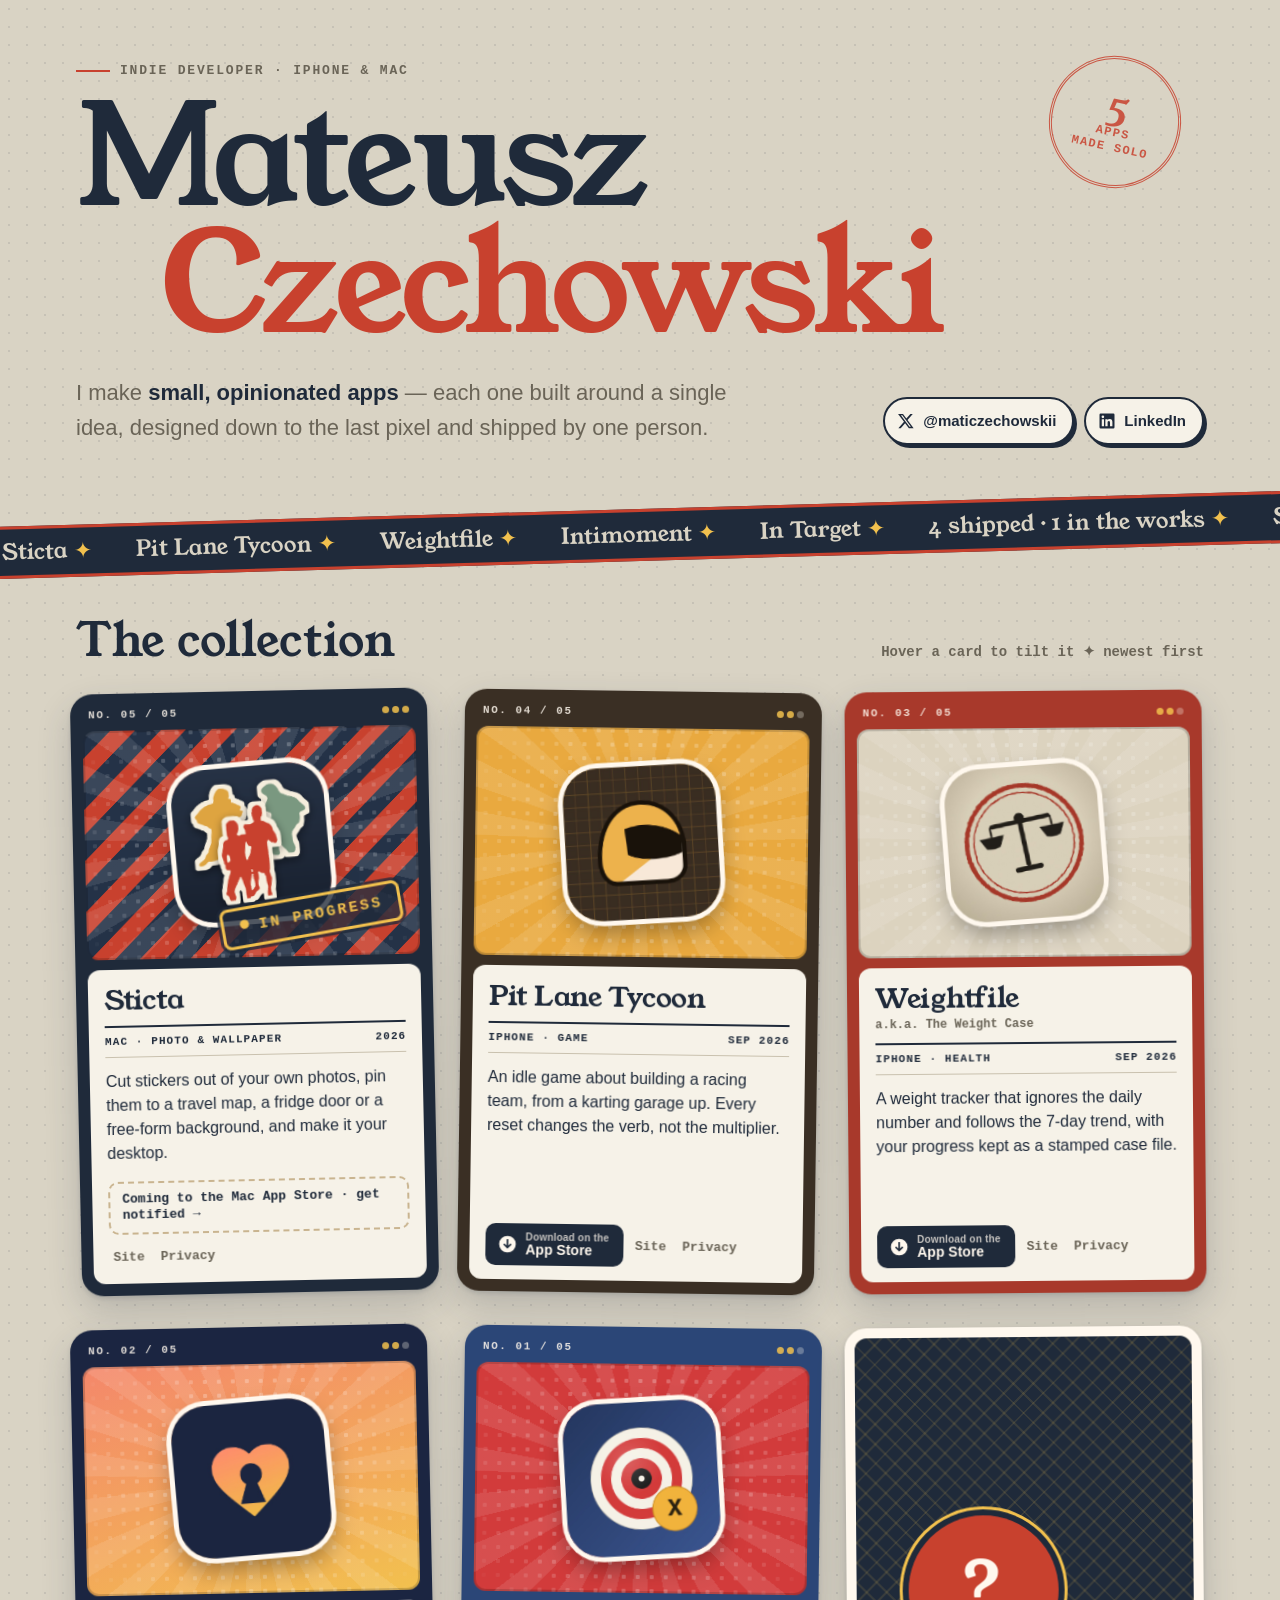
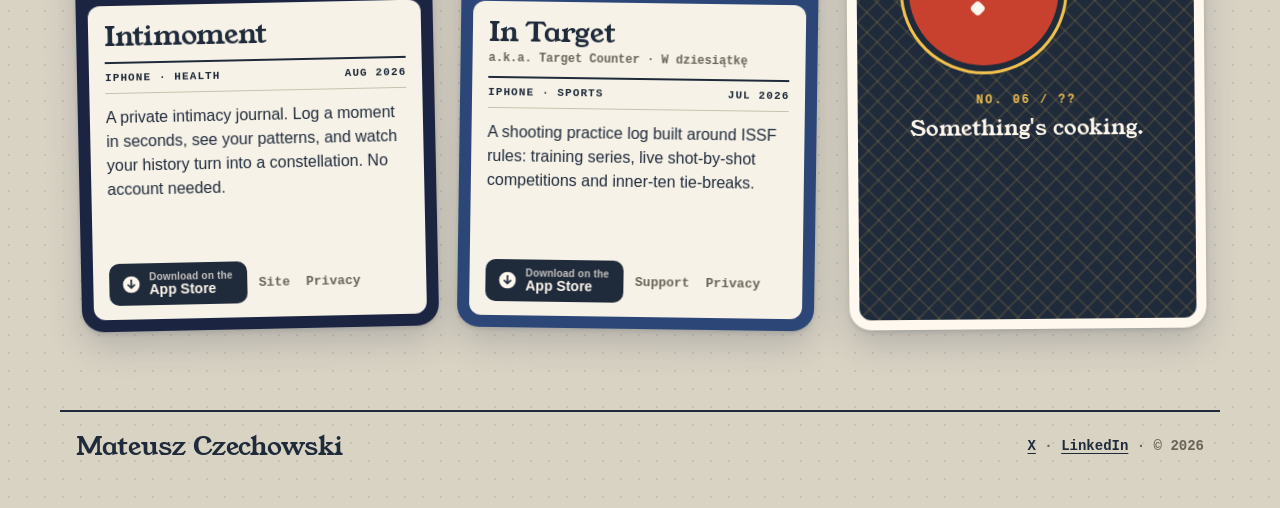
==== commit 5d58abe8: "Link Sticta's card to sticta.app and its launch list Co-Authored-By: Claude Opus 5.5 <noreply@anthro" ====
--- a/index.html
+++ b/index.html
@@ -62,8 +62,8 @@
             <div class="type"><span>Mac · Photo &amp; Wallpaper</span><span>2026</span></div>
             <p class="flavor">Cut stickers out of your own photos, pin them to a travel map, a fridge door or a free-form background, and make it your desktop.</p>
             <div class="links">
-              <span class="soon">Coming to the Mac App Store</span>
-              <a class="minor" href="https://sticta.app/">Support</a>
+              <a class="soon" href="https://sticta.app/#notify">Coming to the Mac App Store · get notified →</a>
+              <a class="minor" href="https://sticta.app/">Site</a>
               <a class="minor" href="https://sticta.app/privacy">Privacy</a>
             </div>
           </div>
--- a/style.css
+++ b/style.css
@@ -234,6 +234,8 @@
   background: #F2C14E; margin-right: 10px; vertical-align: 2px;
 }
 .soon { flex-basis: 100%; font: 700 13px/1.3 var(--mono); color: #1F2A3A; padding: 8px 12px; border: 2px dashed #C9B48F; border-radius: 10px; margin-bottom: 2px; }
+a.soon { text-decoration: none; transition: border-color .15s, color .15s; }
+a.soon:hover { color: #C8412E; border-color: #C8412E; }
 
 /* card back: the next one, face down */
 .card.back {
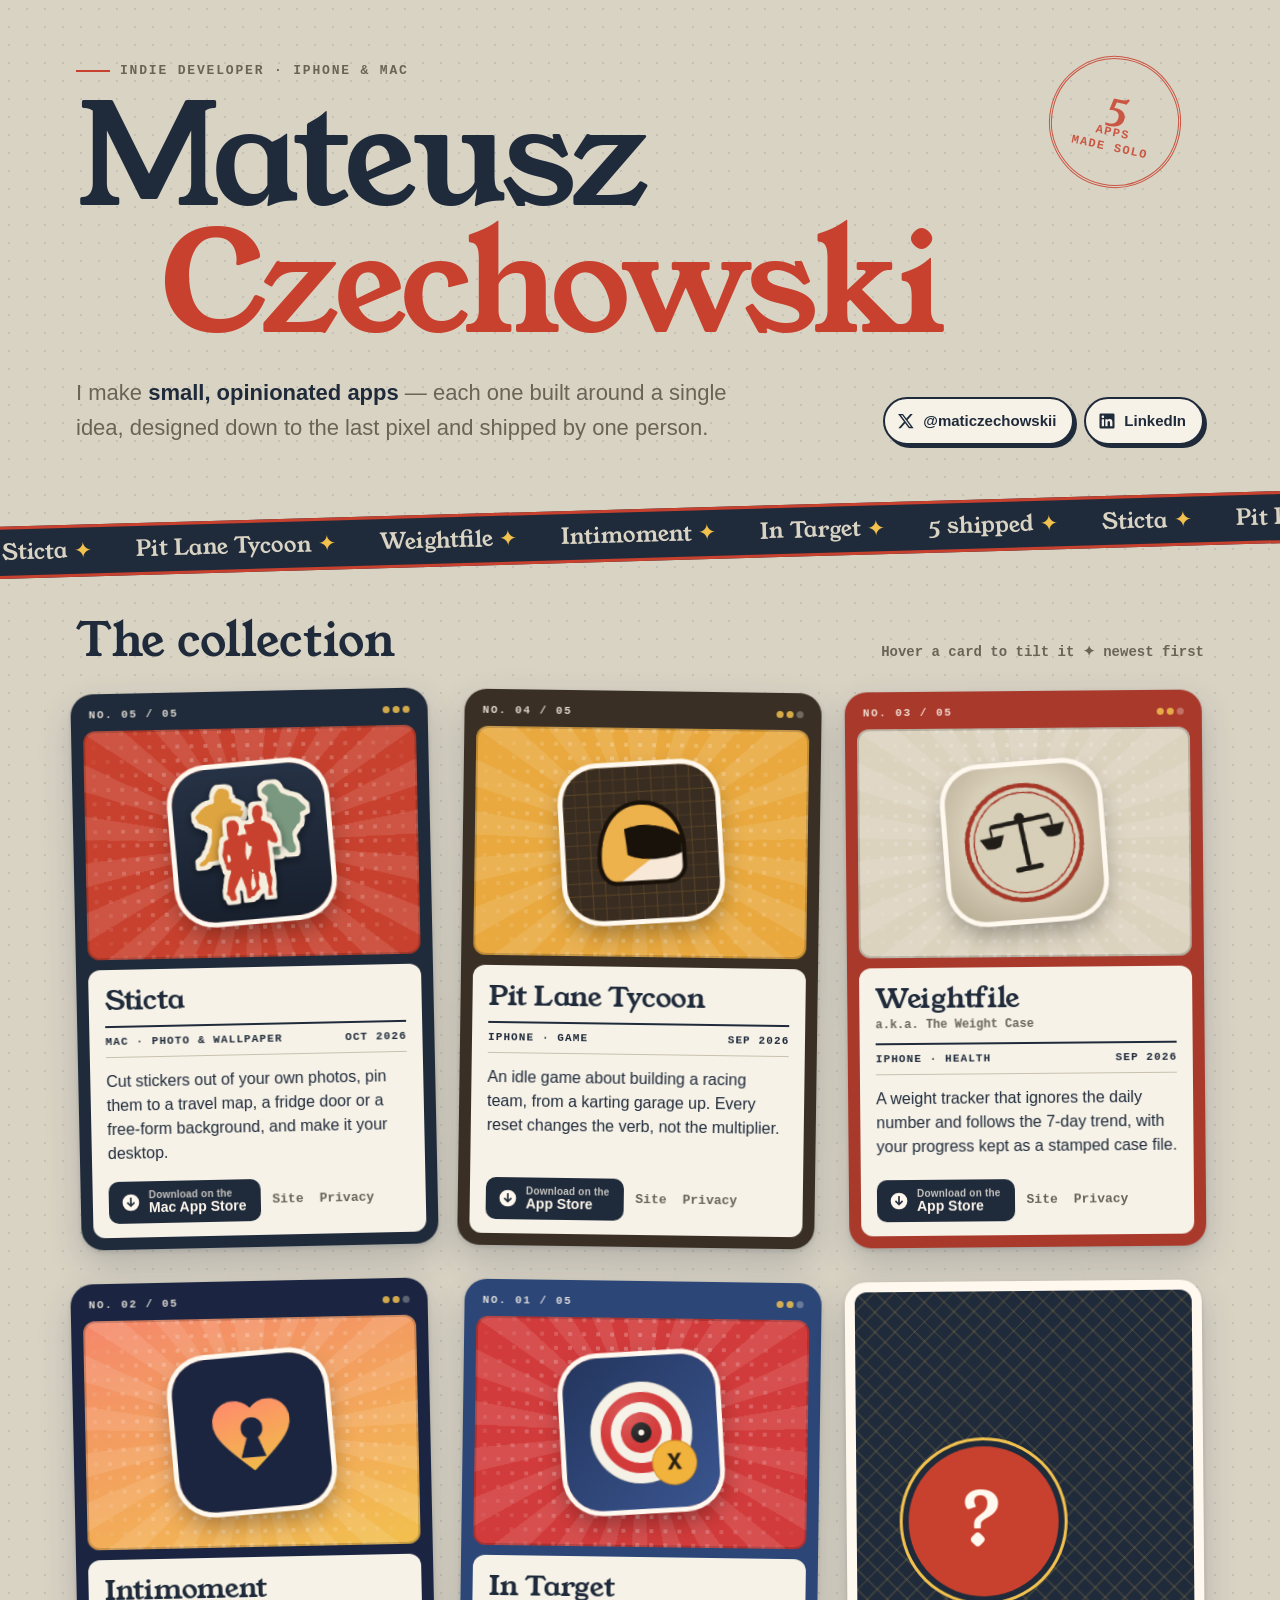
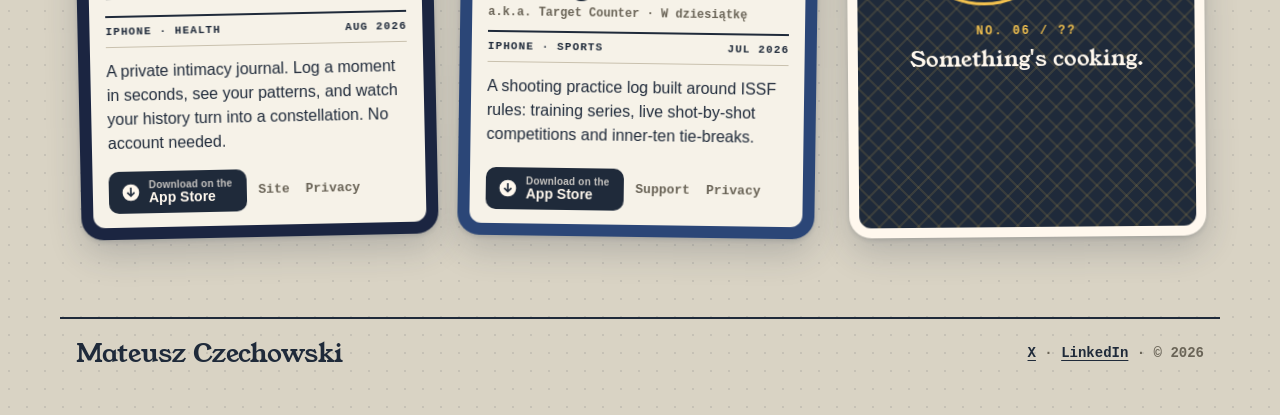
==== commit 61e4ebf9: "Sticta shipped: App Store link on its card Co-Authored-By: Claude Opus 5.5 <noreply@anthropic.com>" ====
--- a/index.html
+++ b/index.html
@@ -37,8 +37,8 @@
 
   <div class="ticker" aria-hidden="true">
     <div class="ticker-track">
-      <span>Sticta <i>✦</i></span><span>Pit Lane Tycoon <i>✦</i></span><span>Weightfile <i>✦</i></span><span>Intimoment <i>✦</i></span><span>In Target <i>✦</i></span><span>4 shipped · 1 in the works <i>✦</i></span>
-      <span>Sticta <i>✦</i></span><span>Pit Lane Tycoon <i>✦</i></span><span>Weightfile <i>✦</i></span><span>Intimoment <i>✦</i></span><span>In Target <i>✦</i></span><span>4 shipped · 1 in the works <i>✦</i></span>
+      <span>Sticta <i>✦</i></span><span>Pit Lane Tycoon <i>✦</i></span><span>Weightfile <i>✦</i></span><span>Intimoment <i>✦</i></span><span>In Target <i>✦</i></span><span>5 shipped <i>✦</i></span>
+      <span>Sticta <i>✦</i></span><span>Pit Lane Tycoon <i>✦</i></span><span>Weightfile <i>✦</i></span><span>Intimoment <i>✦</i></span><span>In Target <i>✦</i></span><span>5 shipped <i>✦</i></span>
     </div>
   </div>
 
@@ -51,18 +51,17 @@
     <div class="deck">
 
       <div class="slot">
-      <article class="card wip" style="--c-frame:#1F2A3A; --c-art:#C8412E">
+      <article class="card" style="--c-frame:#1F2A3A; --c-art:#C8412E">
           <div class="card-top"><span>No. 05 / 05</span><span class="rarity" aria-label="Rarity: legendary"><i class="on"></i><i class="on"></i><i class="on"></i></span></div>
           <div class="art">
             <img src="assets/sticta.png" alt="Sticta app icon">
-            <span class="stamp">In progress</span>
           </div>
           <div class="body">
             <h3 class="name">Sticta</h3>
-            <div class="type"><span>Mac · Photo &amp; Wallpaper</span><span>2026</span></div>
+            <div class="type"><span>Mac · Photo &amp; Wallpaper</span><span>Oct 2026</span></div>
             <p class="flavor">Cut stickers out of your own photos, pin them to a travel map, a fridge door or a free-form background, and make it your desktop.</p>
             <div class="links">
-              <a class="soon" href="https://sticta.app/#notify">Coming to the Mac App Store · get notified →</a>
+              <a class="store" href="https://apps.apple.com/app/id6815226547"><svg><use href="#i-dl"/></svg><span><small>Download on the</small>Mac App Store</span></a>
               <a class="minor" href="https://sticta.app/">Site</a>
               <a class="minor" href="https://sticta.app/privacy">Privacy</a>
             </div>
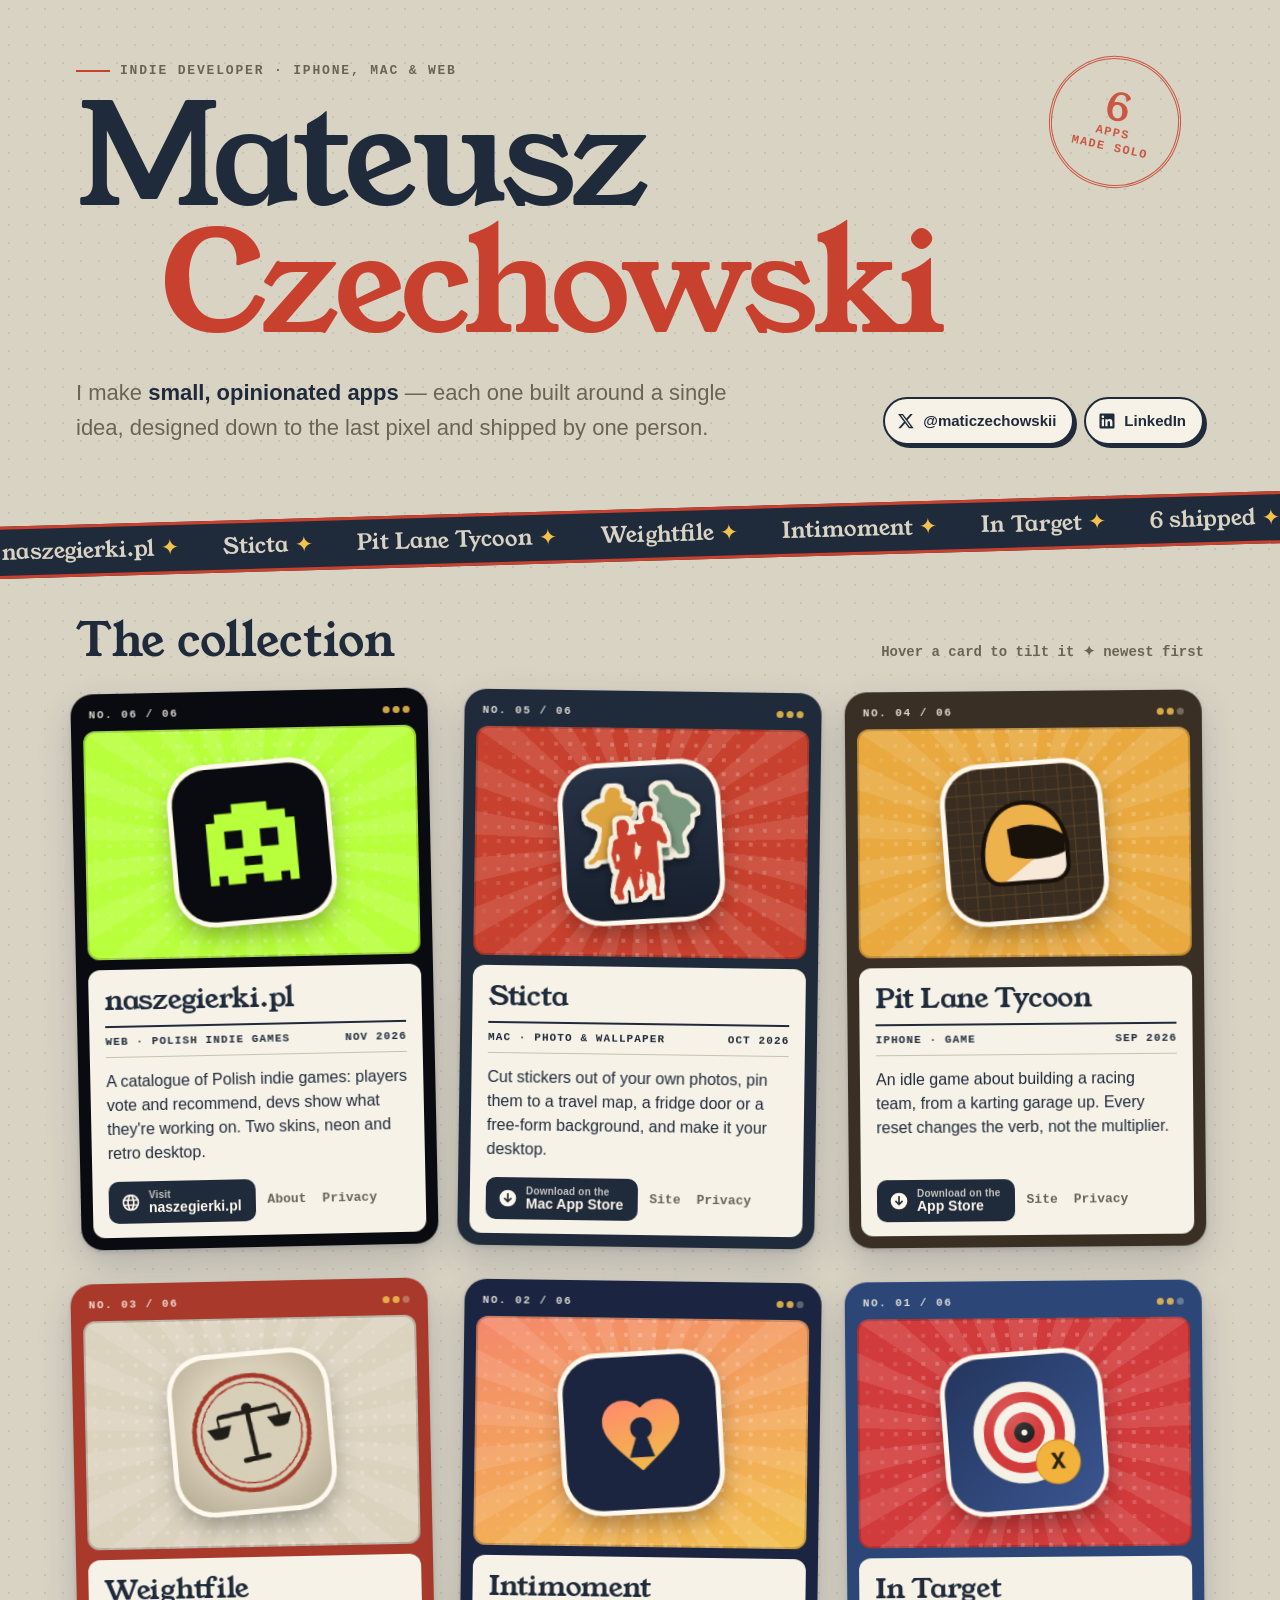
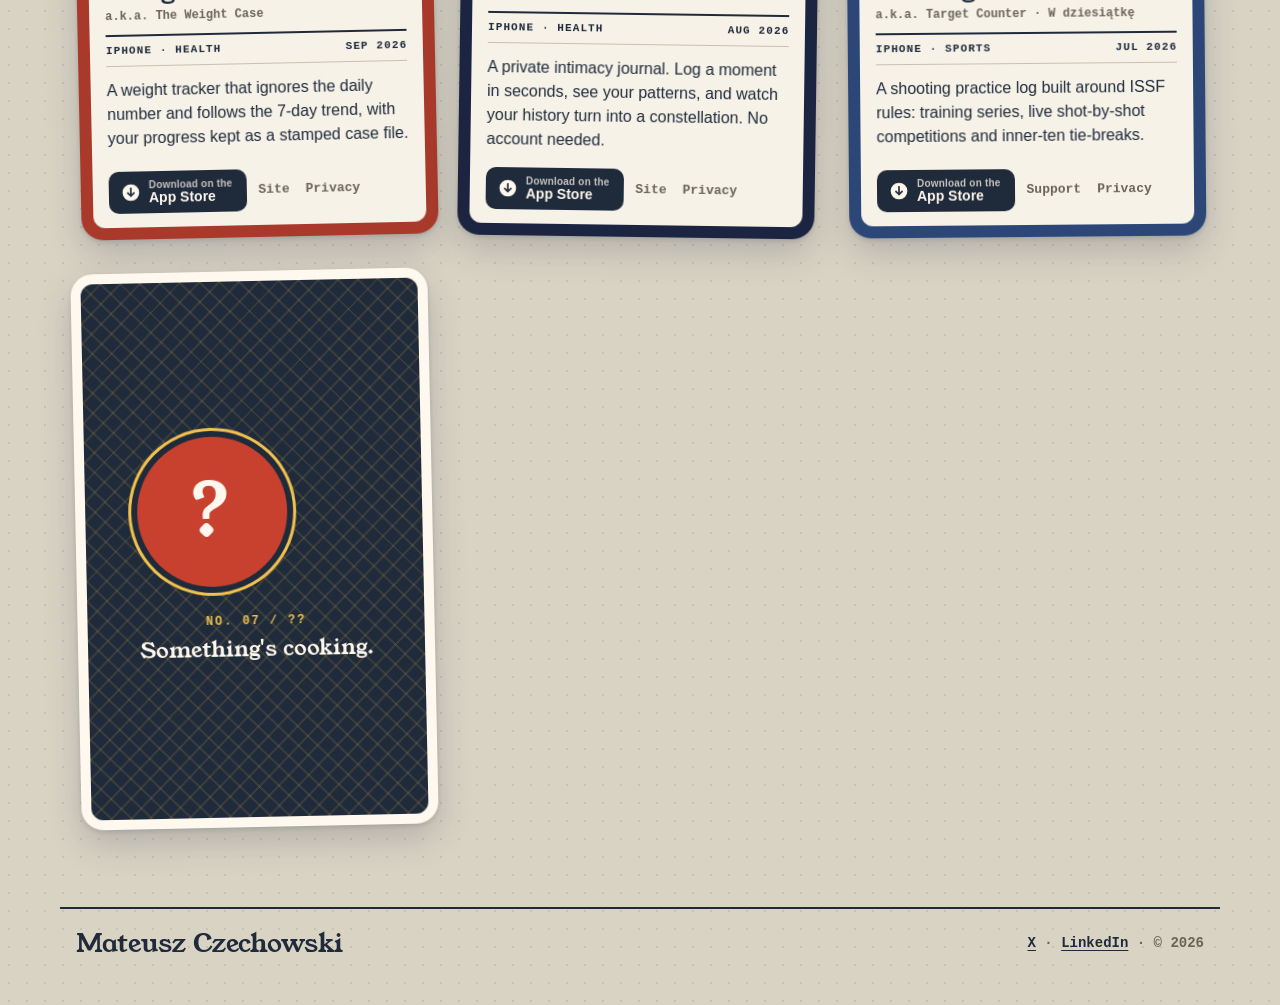
==== commit dbcf1163: "Add naszegierki.pl card to the collection Co-Authored-By: Claude Opus 5.5 <noreply@anthropic.com>" ====
--- a/index.html
+++ b/index.html
@@ -3,8 +3,8 @@
 <head>
 <meta charset="utf-8">
 <meta name="viewport" content="width=device-width, initial-scale=1">
-<title>Mateusz Czechowski — apps</title>
-<meta name="description" content="Small, opinionated apps for iPhone and Mac, made solo by Mateusz Czechowski: Sticta, Pit Lane Tycoon, Weightfile, Intimoment and In Target.">
+<title>Mateusz Czechowski — apps &amp; sites</title>
+<meta name="description" content="Small, opinionated apps for iPhone, Mac and the web, made solo by Mateusz Czechowski: naszegierki.pl, Sticta, Pit Lane Tycoon, Weightfile, Intimoment and In Target.">
 <meta name="theme-color" content="#D9D3C4" media="(prefers-color-scheme: light)">
 <meta name="theme-color" content="#17191D" media="(prefers-color-scheme: dark)">
 <link rel="icon" type="image/png" href="assets/sticta.png">
@@ -15,6 +15,7 @@
 
 <svg width="0" height="0" style="position:absolute" aria-hidden="true">
   <symbol id="i-dl" viewBox="0 0 24 24"><path d="M12 2a10 10 0 1 0 0 20 10 10 0 0 0 0-20Zm0 15.5-5-5 1.4-1.4 2.6 2.6V6h2v7.7l2.6-2.6 1.4 1.4-5 5Z"/></symbol>
+  <symbol id="i-web" viewBox="0 0 24 24"><path d="M12 2a10 10 0 1 0 0 20 10 10 0 0 0 0-20Zm6.9 6h-2.9a15.7 15.7 0 0 0-1.4-3.6A8 8 0 0 1 18.9 8ZM12 4c.8 1.2 1.5 2.5 1.9 4h-3.8c.4-1.5 1.1-2.8 1.9-4ZM4.3 14a8 8 0 0 1 0-4h3.4a16.5 16.5 0 0 0 0 4H4.3Zm.8 2h2.9c.3 1.3.8 2.5 1.4 3.6A8 8 0 0 1 5.1 16ZM8 8H5.1a8 8 0 0 1 4.3-3.6C8.8 5.5 8.3 6.7 8 8Zm4 12c-.8-1.2-1.5-2.5-1.9-4h3.8c-.4 1.5-1.1 2.8-1.9 4Zm2.3-6H9.7a14.7 14.7 0 0 1 0-4h4.6a14.7 14.7 0 0 1 0 4Zm.3 5.6c.6-1.1 1.1-2.3 1.4-3.6h2.9a8 8 0 0 1-4.3 3.6Zm1.7-5.6a16.5 16.5 0 0 0 0-4h3.4a8 8 0 0 1 0 4h-3.4Z"/></symbol>
   <symbol id="i-x" viewBox="0 0 24 24"><path d="M17.8 2.5h3.2l-7 8 8.2 11h-6.4l-5-6.6-5.8 6.6H1.8l7.5-8.6L1.4 2.5h6.6l4.5 6 5.3-6Zm-1.1 17.1h1.8L7.1 4.3H5.2l11.5 15.3Z"/></symbol>
   <symbol id="i-in" viewBox="0 0 24 24"><path d="M20.4 2H3.6A1.6 1.6 0 0 0 2 3.6v16.8A1.6 1.6 0 0 0 3.6 22h16.8a1.6 1.6 0 0 0 1.6-1.6V3.6A1.6 1.6 0 0 0 20.4 2ZM8 19H5V9.5h3V19ZM6.5 8.2a1.7 1.7 0 1 1 0-3.5 1.7 1.7 0 0 1 0 3.5ZM19 19h-3v-4.6c0-1.1 0-2.5-1.5-2.5S12.8 13 12.8 14.3V19h-3V9.5h2.9v1.3a3.2 3.2 0 0 1 2.9-1.6c3.1 0 3.6 2 3.6 4.7V19Z"/></symbol>
 </svg>
@@ -22,9 +23,9 @@
 <main>
   <div class="wrap">
     <header class="hero">
-      <div class="kicker">Indie developer · iPhone &amp; Mac</div>
+      <div class="kicker">Indie developer · iPhone, Mac &amp; web</div>
       <h1>Mateusz<span class="second">Czechowski</span></h1>
-      <div class="seal" aria-hidden="true"><div><b>5</b>apps<br>made solo</div></div>
+      <div class="seal" aria-hidden="true"><div><b>6</b>apps<br>made solo</div></div>
       <div class="hero-row">
         <p class="lede">I make <strong>small, opinionated apps</strong> — each one built around a single idea, designed down to the last pixel and shipped by one person.</p>
         <nav class="socials" aria-label="Social">
@@ -37,8 +38,8 @@
 
   <div class="ticker" aria-hidden="true">
     <div class="ticker-track">
-      <span>Sticta <i>✦</i></span><span>Pit Lane Tycoon <i>✦</i></span><span>Weightfile <i>✦</i></span><span>Intimoment <i>✦</i></span><span>In Target <i>✦</i></span><span>5 shipped <i>✦</i></span>
-      <span>Sticta <i>✦</i></span><span>Pit Lane Tycoon <i>✦</i></span><span>Weightfile <i>✦</i></span><span>Intimoment <i>✦</i></span><span>In Target <i>✦</i></span><span>5 shipped <i>✦</i></span>
+      <span>naszegierki.pl <i>✦</i></span><span>Sticta <i>✦</i></span><span>Pit Lane Tycoon <i>✦</i></span><span>Weightfile <i>✦</i></span><span>Intimoment <i>✦</i></span><span>In Target <i>✦</i></span><span>6 shipped <i>✦</i></span>
+      <span>naszegierki.pl <i>✦</i></span><span>Sticta <i>✦</i></span><span>Pit Lane Tycoon <i>✦</i></span><span>Weightfile <i>✦</i></span><span>Intimoment <i>✦</i></span><span>In Target <i>✦</i></span><span>6 shipped <i>✦</i></span>
     </div>
   </div>
 
@@ -51,8 +52,25 @@
     <div class="deck">
 
       <div class="slot">
+      <article class="card" style="--c-frame:#0A0B10; --c-art:#B8FF3C">
+          <div class="card-top"><span>No. 06 / 06</span><span class="rarity" aria-label="Rarity: legendary"><i class="on"></i><i class="on"></i><i class="on"></i></span></div>
+          <div class="art"><img src="assets/naszegierki.png" alt="naszegierki.pl logo"></div>
+          <div class="body">
+            <h3 class="name">naszegierki.pl</h3>
+            <div class="type"><span>Web · Polish indie games</span><span>Nov 2026</span></div>
+            <p class="flavor">A catalogue of Polish indie games: players vote and recommend, devs show what they're working on. Two skins, neon and retro desktop.</p>
+            <div class="links">
+              <a class="store" href="https://naszegierki.pl"><svg><use href="#i-web"/></svg><span><small>Visit</small>naszegierki.pl</span></a>
+              <a class="minor" href="https://naszegierki.pl/o-projekcie">About</a>
+              <a class="minor" href="https://naszegierki.pl/prywatnosc">Privacy</a>
+            </div>
+          </div>
+        </article>
+      </div>
+
+      <div class="slot">
       <article class="card" style="--c-frame:#1F2A3A; --c-art:#C8412E">
-          <div class="card-top"><span>No. 05 / 05</span><span class="rarity" aria-label="Rarity: legendary"><i class="on"></i><i class="on"></i><i class="on"></i></span></div>
+          <div class="card-top"><span>No. 05 / 06</span><span class="rarity" aria-label="Rarity: legendary"><i class="on"></i><i class="on"></i><i class="on"></i></span></div>
           <div class="art">
             <img src="assets/sticta.png" alt="Sticta app icon">
           </div>
@@ -71,7 +89,7 @@
 
       <div class="slot">
       <article class="card" style="--c-frame:#3A2F24; --c-art:#E9A93F">
-          <div class="card-top"><span>No. 04 / 05</span><span class="rarity" aria-label="Rarity: rare"><i class="on"></i><i class="on"></i><i></i></span></div>
+          <div class="card-top"><span>No. 04 / 06</span><span class="rarity" aria-label="Rarity: rare"><i class="on"></i><i class="on"></i><i></i></span></div>
           <div class="art"><img src="assets/pitlane.jpg" alt="Pit Lane Tycoon app icon"></div>
           <div class="body">
             <h3 class="name">Pit Lane Tycoon</h3>
@@ -88,7 +106,7 @@
 
       <div class="slot">
       <article class="card" style="--c-frame:#A8392B; --c-art:#DCD3BF">
-          <div class="card-top"><span>No. 03 / 05</span><span class="rarity" aria-label="Rarity: rare"><i class="on"></i><i class="on"></i><i></i></span></div>
+          <div class="card-top"><span>No. 03 / 06</span><span class="rarity" aria-label="Rarity: rare"><i class="on"></i><i class="on"></i><i></i></span></div>
           <div class="art"><img src="assets/weightfile.jpg" alt="Weightfile app icon"></div>
           <div class="body">
             <h3 class="name">Weightfile</h3>
@@ -106,7 +124,7 @@
 
       <div class="slot">
       <article class="card" style="--c-frame:#1B2541; --c-art:linear-gradient(160deg,#F4876B,#F2C14E)">
-          <div class="card-top"><span>No. 02 / 05</span><span class="rarity" aria-label="Rarity: rare"><i class="on"></i><i class="on"></i><i></i></span></div>
+          <div class="card-top"><span>No. 02 / 06</span><span class="rarity" aria-label="Rarity: rare"><i class="on"></i><i class="on"></i><i></i></span></div>
           <div class="art"><img src="assets/intimoment.jpg" alt="Intimoment app icon"></div>
           <div class="body">
             <h3 class="name">Intimoment</h3>
@@ -123,7 +141,7 @@
 
       <div class="slot">
       <article class="card" style="--c-frame:#2B4677; --c-art:#D23B3B">
-          <div class="card-top"><span>No. 01 / 05</span><span class="rarity" aria-label="Rarity: rare"><i class="on"></i><i class="on"></i><i></i></span></div>
+          <div class="card-top"><span>No. 01 / 06</span><span class="rarity" aria-label="Rarity: rare"><i class="on"></i><i class="on"></i><i></i></span></div>
           <div class="art"><img src="assets/intarget.jpg" alt="In Target app icon"></div>
           <div class="body">
             <h3 class="name">In Target</h3>
@@ -143,7 +161,7 @@
       <article class="card back" aria-label="Next app, not announced yet">
           <div>
             <div class="back-medallion" aria-hidden="true">?</div>
-            <div class="back-label">No. 06 / ??</div>
+            <div class="back-label">No. 07 / ??</div>
             <div class="back-note">Something's cooking.</div>
           </div>
         </article>
